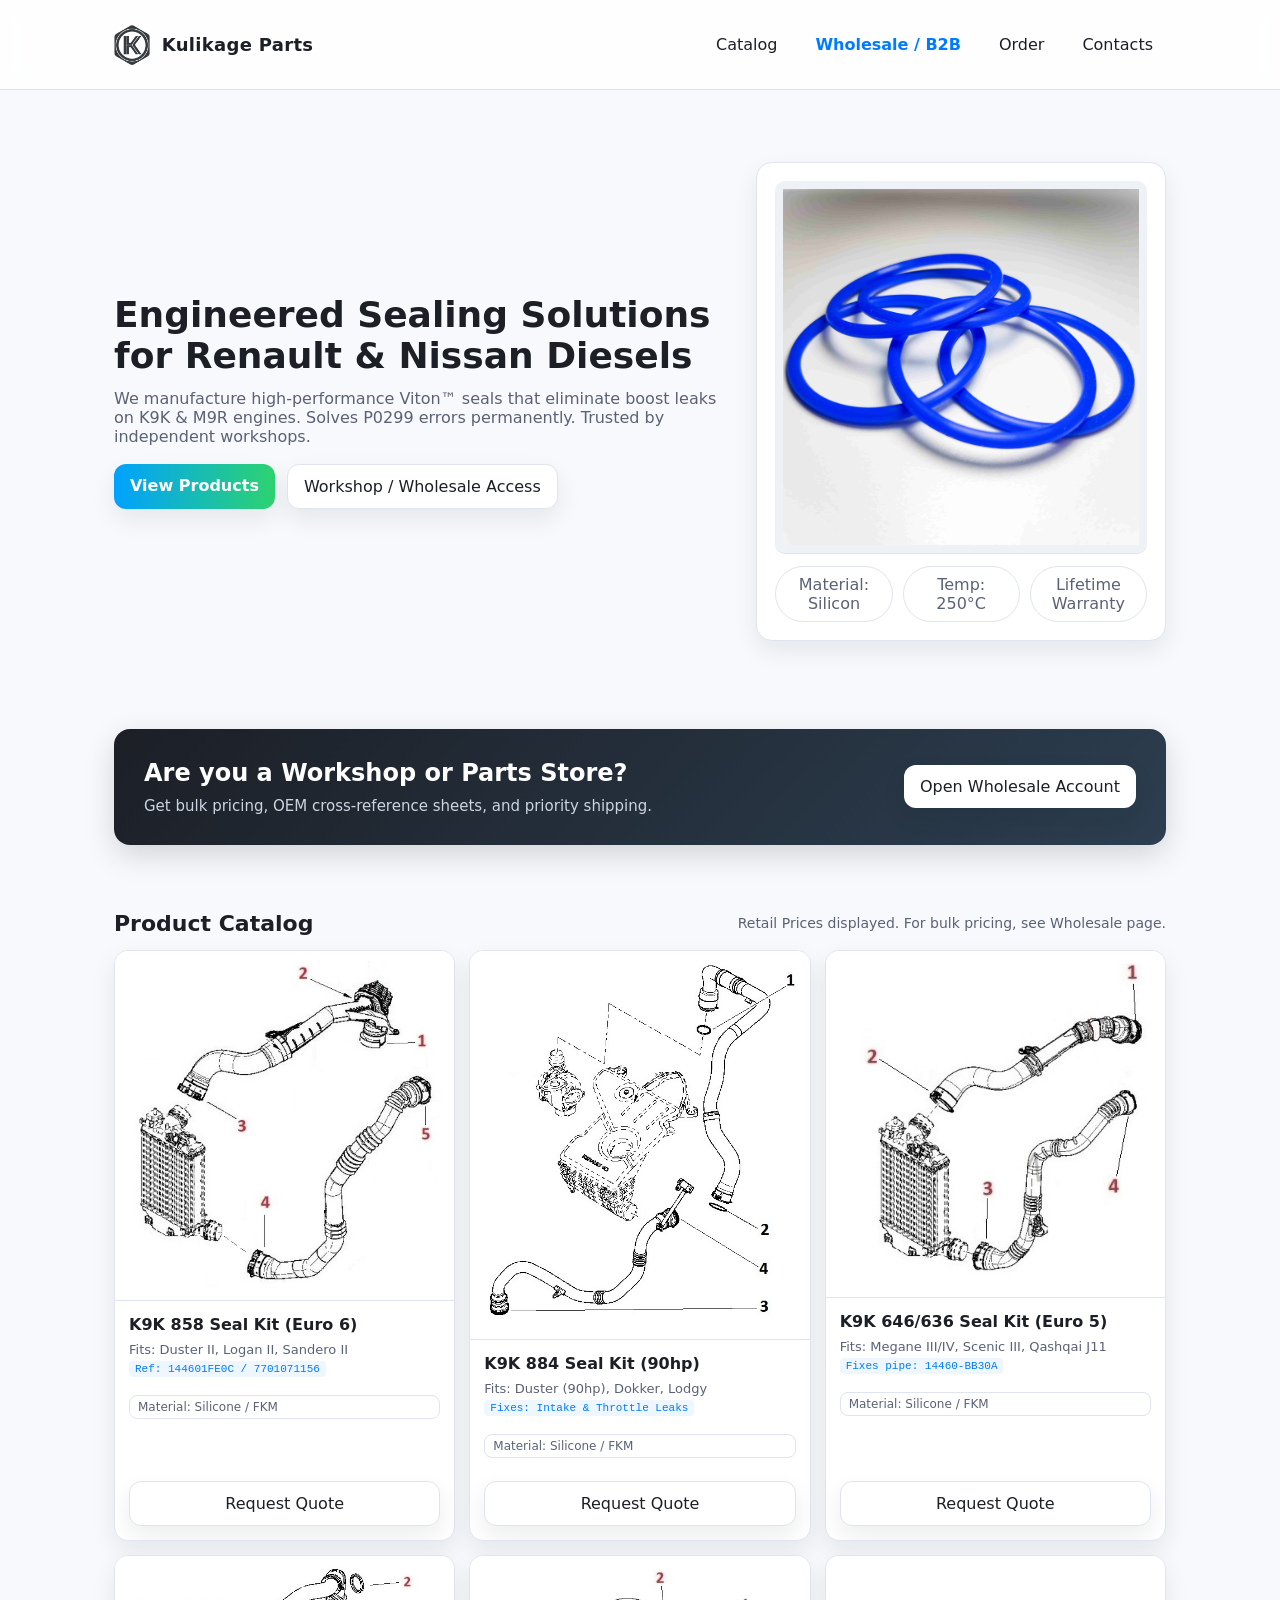
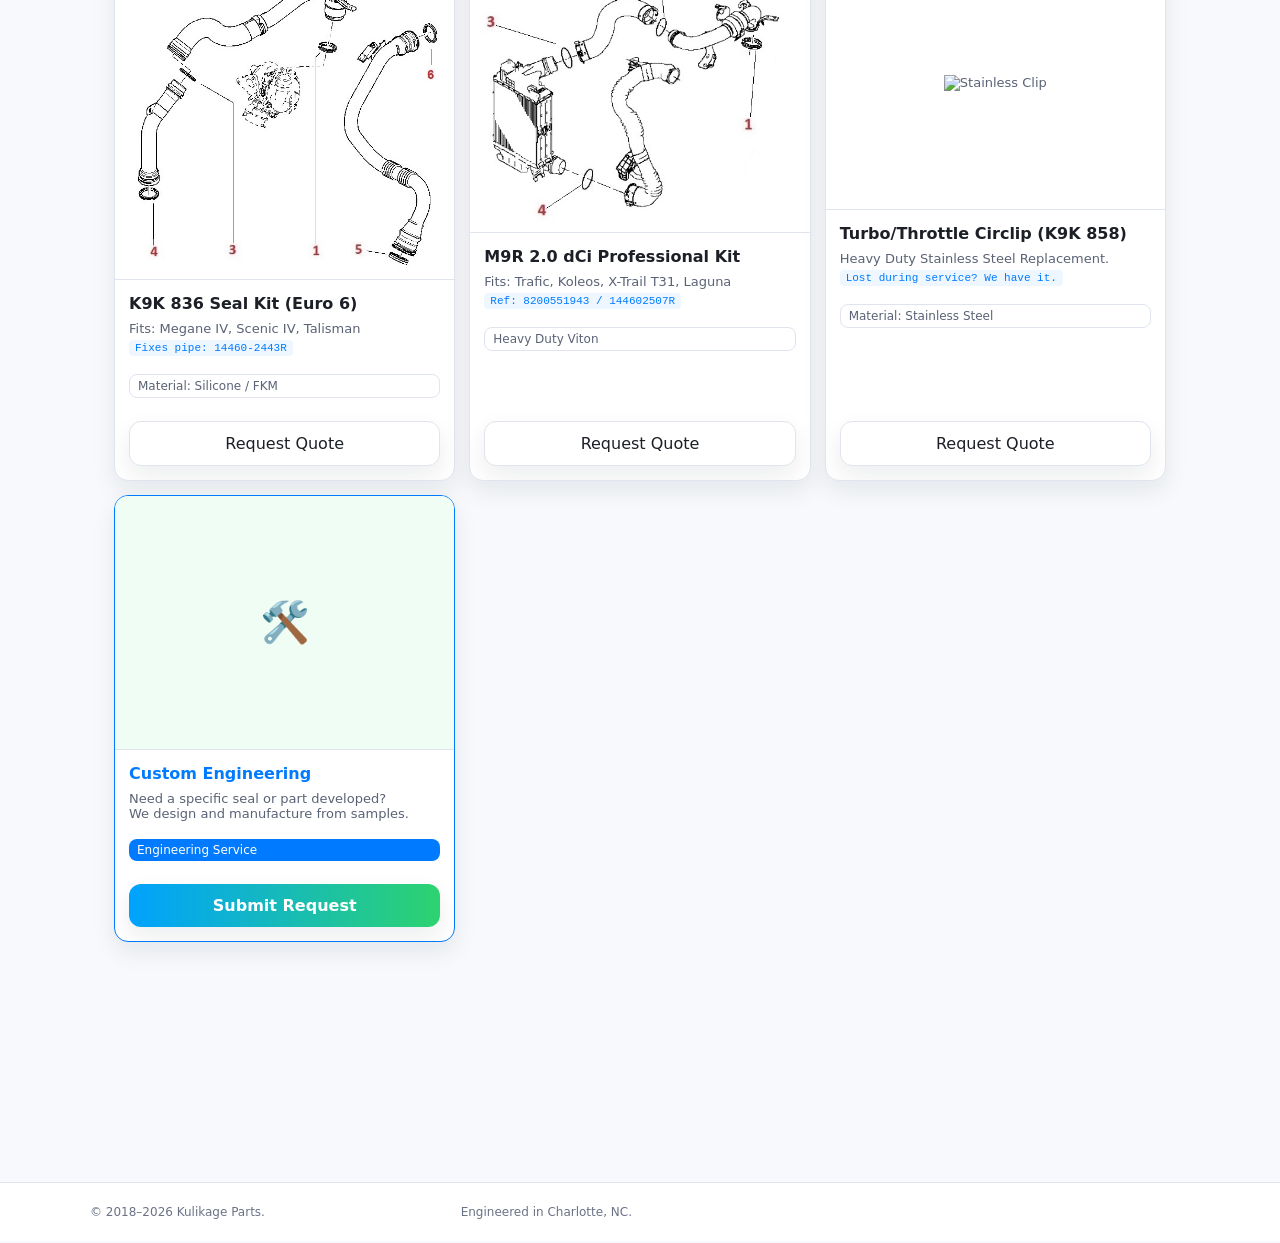
==== index.html @ ea02cba9 "Update image sources for K9K and M9R diagrams" ====
<!DOCTYPE html>
<html lang="en">
<head>
  <meta charset="UTF-8" />
  <meta name="viewport" content="width=device-width,initial-scale=1" />
  <title>Kulikage Parts — Engineered Auto Seals & Components</title>
  
  <meta name="description" content="Manufacturer of high-temp Viton seals and engineered auto parts. Wholesale supplier for Renault K9K & M9R engines. Made in USA." />
  
  <link rel="stylesheet" href="assets/style.css">
  
  <link rel="icon" href="assets/favicon.png" />
</head>
<body>
  <header>
    <div class="container nav">
      <div class="brand">
        <img src="assets/logo.png" alt="Kulikage Parts" class="logo-img"> <h1>Kulikage Parts</h1>
      </div>
      <nav class="menu">
        <a href="#catalog">Catalog</a>
        <a href="wholesale.html" style="color: var(--accent); font-weight: 600;">Wholesale / B2B</a>
        <a href="#order">Order</a>
        <a href="#contacts">Contacts</a>
      </nav>
    </div>
  </header>

  <main class="container">
    <section class="hero">
      <div>
        <h2>Engineered Sealing Solutions<br/>for Renault & Nissan Diesels</h2>
        <p>We manufacture high-performance Viton™ seals that eliminate boost leaks on K9K & M9R engines. Solves P0299 errors permanently. Trusted by independent workshops.</p>
        <div class="cta">
          <a class="btn primary" href="#catalog">View Products</a>
          <a class="btn" href="wholesale.html">Workshop / Wholesale Access</a>
        </div>
      </div>
      <div class="hero-card">
        <div class="img" style="border-radius:10px; background: #eef2f6;">
           <img src="assets/blue_seal_rings.jpg" alt="Kulikage Seal Kit" style="max-width:100%; height:auto;">
        </div>
        <div class="hero-spec">
          <div class="pill">Material: Silicon</div>
          <div class="pill">Temp: 250°C</div>
          <div class="pill">Lifetime Warranty</div>
        </div>
      </div>
    </section>

    <div class="b2b-banner">
        <div class="b2b-content">
            <h3>Are you a Workshop or Parts Store?</h3>
            <p>Get bulk pricing, OEM cross-reference sheets, and priority shipping.</p>
        </div>
        <a href="wholesale.html" class="btn" style="border:none; color: var(--text);">Open Wholesale Account</a>
    </div>

    <section id="catalog">
      <div class="section-title">
        <h3>Product Catalog</h3>
        <span class="section-sub">Retail Prices displayed. For bulk pricing, see Wholesale page.</span>
      </div>
      <div class="grid">
        
        <article class="card" id="item-k9k-858">
          <div class="img" style="background: #fff; padding: 10px;">
             <img src="assets/858.jpg" alt="K9K 858 Diagram" style="width: 100%; height: auto;">
          </div>
          <div class="content" style="flex-grow: 1; display: flex; flex-direction: column;">
            <div class="title">K9K 858 Seal Kit (Euro 6)</div>
            <div class="meta">
                Fits: Duster II, Logan II, Sandero II<br>
                <span class="oem-ref">Ref: 144601FE0C / 7701071156</span>
            </div>
            <span class="badge" style="margin-top: 10px;">Material: Silicone / FKM</span>
            <div class="actions" style="margin-top: auto; padding-top: 15px;">
              <a class="btn" href="wholesale.html" style="width: 100%; text-align: center;">Request Quote</a>
            </div>
          </div>
        </article>

        <article class="card" id="item-k9k-884">
          <div class="img" style="background: #fff; padding: 10px;">
             <img src="assets/884.jpg" alt="K9K 884 Diagram" style="width: 100%; height: auto;">
          </div>
          <div class="content" style="flex-grow: 1; display: flex; flex-direction: column;">
            <div class="title">K9K 884 Seal Kit (90hp)</div>
            <div class="meta">
                Fits: Duster (90hp), Dokker, Lodgy<br>
                <span class="oem-ref">Fixes: Intake & Throttle Leaks</span>
            </div>
            <span class="badge" style="margin-top: 10px;">Material: Silicone / FKM</span>
            <div class="actions" style="margin-top: auto; padding-top: 15px;">
              <a class="btn" href="wholesale.html" style="width: 100%; text-align: center;">Request Quote</a>
            </div>
          </div>
        </article>

        <article class="card" id="item-k9k-646">
          <div class="img" style="background: #fff; padding: 10px;">
             <img src="assets/646.jpg" alt="K9K 646 Diagram" style="width: 100%; height: auto;">
          </div>
          <div class="content" style="flex-grow: 1; display: flex; flex-direction: column;">
            <div class="title">K9K 646/636 Seal Kit (Euro 5)</div>
            <div class="meta">
                Fits: Megane III/IV, Scenic III, Qashqai J11<br>
                <span class="oem-ref">Fixes pipe: 14460-BB30A</span>
            </div>
            <span class="badge" style="margin-top: 10px;">Material: Silicone / FKM</span>
            <div class="actions" style="margin-top: auto; padding-top: 15px;">
              <a class="btn" href="wholesale.html" style="width: 100%; text-align: center;">Request Quote</a>
            </div>
          </div>
        </article>

        <article class="card" id="item-k9k-836">
          <div class="img" style="background: #fff; padding: 10px;">
             <img src="assets/836.jpg" alt="K9K 836 Diagram" style="width: 100%; height: auto;">
          </div>
          <div class="content" style="flex-grow: 1; display: flex; flex-direction: column;">
            <div class="title">K9K 836 Seal Kit (Euro 6)</div>
            <div class="meta">
                Fits: Megane IV, Scenic IV, Talisman<br>
                <span class="oem-ref">Fixes pipe: 14460-2443R</span>
            </div>
            <span class="badge" style="margin-top: 10px;">Material: Silicone / FKM</span>
            <div class="actions" style="margin-top: auto; padding-top: 15px;">
              <a class="btn" href="wholesale.html" style="width: 100%; text-align: center;">Request Quote</a>
            </div>
          </div>
        </article>

        <article class="card" id="item-m9r">
          <div class="img" style="background: #fff; padding: 10px;">
             <img src="assets/M9R.jpg" alt="M9R Diagram" style="width: 100%; height: auto;">
          </div>
          <div class="content" style="flex-grow: 1; display: flex; flex-direction: column;">
            <div class="title">M9R 2.0 dCi Professional Kit</div>
            <div class="meta">
                Fits: Trafic, Koleos, X-Trail T31, Laguna<br>
                <span class="oem-ref">Ref: 8200551943 / 144602507R</span>
            </div>
            <span class="badge" style="margin-top: 10px;">Heavy Duty Viton</span>
            <div class="actions" style="margin-top: auto; padding-top: 15px;">
              <a class="btn" href="wholesale.html" style="width: 100%; text-align: center;">Request Quote</a>
            </div>
          </div>
        </article>

        <article class="card" id="item-clip-858">
          <div class="img" style="background: #fff; padding: 10px; display: flex; align-items: center; justify-content: center;">
             <img src="assets/clip.jpg" alt="Stainless Clip" style="max-width: 80%; height: auto;">
          </div>
          <div class="content" style="flex-grow: 1; display: flex; flex-direction: column;">
            <div class="title">Turbo/Throttle Circlip (K9K 858)</div>
            <div class="meta">
                Heavy Duty Stainless Steel Replacement.<br>
                <span class="oem-ref">Lost during service? We have it.</span>
            </div>
            <span class="badge" style="margin-top: 10px;">Material: Stainless Steel</span>
            <div class="actions" style="margin-top: auto; padding-top: 15px;">
              <a class="btn" href="wholesale.html" style="width: 100%; text-align: center;">Request Quote</a>
            </div>
          </div>
        </article>

        <article class="card" id="item-custom" style="border-color: var(--accent);">
          <div class="img" style="background: #f0fdf4; padding: 10px; display: flex; align-items: center; justify-content: center;">
             <div style="font-size: 40px; color: var(--accent);">🛠️</div>
          </div>
          <div class="content" style="flex-grow: 1; display: flex; flex-direction: column;">
            <div class="title" style="color: var(--accent);">Custom Engineering</div>
            <div class="meta">
                Need a specific seal or part developed?<br>
                We design and manufacture from samples.
            </div>
            <span class="badge" style="margin-top: 10px; background: var(--accent); color: white; border: none;">Engineering Service</span>
            <div class="actions" style="margin-top: auto; padding-top: 15px;">
              <a class="btn primary" href="mailto:info@kulikage.parts?subject=Custom Engineering Request" style="width: 100%; text-align: center;">Submit Request</a>
            </div>
          </div>
        </article>

      </div>
    </section>

    <section id="about">
       </section>
    
    <section id="order">
       </section>

    <section id="contacts">
       </section>

  </main>

  <footer>
    <div class="container foot">
      <div><div class="small">© <span id="copyyear">2018</span> Kulikage Parts.</div></div>
      <div class="small">Engineered in Charlotte, NC.</div>
    </div>
  </footer>

  <script src="assets/script.js"></script>
</body>
</html>
---- assets/style.css ----
/* --- ОСНОВНЫЕ СТИЛИ (Original styles) --- */
:root {
  /* Light theme */
  --bg: #f7f9fc;
  --card: #ffffff;
  --panel: #ffffff;
  --ring: #dfe4ee;
  --text: #1c1f26;
  --muted: #5a6275;
  --accent: #007bff;
  --accent-2: #2dd36f;
  --shadow: 0 10px 24px rgba(16, 24, 40, .08);
}

* { box-sizing: border-box; }

html, body {
  margin: 0;
  background: var(--bg);
  color: var(--text);
  font-family: Inter, system-ui, Segoe UI, Roboto, Arial, sans-serif;
}

a { color: var(--accent); text-decoration: none; }

.container { max-width: 1100px; margin: 0 auto; padding: 24px; }

/* Header */
header {
  position: sticky;
  top: 0;
  z-index: 50;
  background: rgba(255, 255, 255, .86);
  backdrop-filter: blur(10px);
  border-bottom: 1px solid var(--ring);
}

.nav { display: flex; align-items: center; justify-content: space-between; gap: 16px; }

.brand { display: flex; align-items: center; gap: 12px; }

.logo-img {
  height: 40px; /* Высота логотипа */
  width: auto;  /* Ширина подстроится автоматически */
  display: block;
}

.brand h1 { font-size: 18px; margin: 0; letter-spacing: .3px; }

.menu { display: flex; gap: 12px; flex-wrap: wrap; }

.menu a {
  padding: 10px 12px;
  border: 1px solid transparent;
  border-radius: 10px;
  color: var(--text);
}

.menu a:hover {
  border-color: var(--ring);
  background: #fff;
  box-shadow: var(--shadow);
}

/* Buttons */
.btn {
  display: inline-block;
  padding: 12px 16px;
  border-radius: 12px;
  border: 1px solid var(--ring);
  background: #fff;
  color: var(--text);
  cursor: pointer;
  box-shadow: var(--shadow);
}

.btn:hover { transform: translateY(-1px); }

.btn.primary {
  background: linear-gradient(90deg, #00a2ff, #2dd36f);
  border: none;
  color: #fff;
  font-weight: 600;
}

/* Hero */
.hero {
  padding: 48px 0;
  display: grid;
  grid-template-columns: 1.2fr .8fr;
  gap: 28px;
  align-items: center;
}

.hero h2 { font-size: 36px; line-height: 1.15; margin: 0 0 12px; }
.hero p { color: var(--muted); margin: 0 0 18px; }

.cta { display: flex; gap: 12px; flex-wrap: wrap; }

.hero-card {
  background: var(--panel);
  border: 1px solid var(--ring);
  border-radius: 16px;
  padding: 18px;
  box-shadow: var(--shadow);
}

.hero-spec {
  display: grid;
  grid-template-columns: repeat(3, 1fr);
  gap: 10px;
  margin-top: 12px;
}

.pill {
  border: 1px solid var(--ring);
  border-radius: 999px;
  padding: 8px 10px;
  color: var(--muted);
  text-align: center;
  background: #fff;
}

/* Sections */
section { padding: 26px 0; }

.section-title {
  display: flex;
  align-items: center;
  justify-content: space-between;
  margin-bottom: 14px;
}

.section-title h3 { margin: 0; font-size: 22px; }
.section-sub { color: var(--muted); font-size: 14px; }

/* Categories */
.cats { display: grid; grid-template-columns: repeat(4, 1fr); gap: 12px; }

.cat {
  background: #fff;
  border: 1px solid var(--ring);
  border-radius: 12px;
  padding: 14px;
  box-shadow: var(--shadow);
}

.cat h4 { margin: 6px 0; font-size: 16px; }
.cat p { margin: 0; color: var(--muted); font-size: 13px; }

/* Grid */
.grid { display: grid; grid-template-columns: repeat(3, 1fr); gap: 14px; }

.card {
  background: var(--card);
  border: 1px solid var(--ring);
  border-radius: 14px;
  overflow: hidden;
  display: flex;
  flex-direction: column;
  box-shadow: var(--shadow);
}

.img {
  aspect-ratio: 4/3;
  background: #f1f4f9;
  border-bottom: 1px solid var(--ring);
  display: flex;
  align-items: center;
  justify-content: center;
  font-size: 13px;
  color: var(--muted);
  text-align: center;
  padding: 8px;
}
/* Если будешь использовать настоящие <img>, этот стиль к ним не применится, 
   но для заглушек (div class="img") он вернет серый фон */
.img img {
  max-width: 100%;
  height: auto;
  display: block;
}

.content { padding: 14px; display: grid; gap: 8px; }
.title { font-weight: 600; }
.meta { color: var(--muted); font-size: 13px; }
.price { font-size: 18px; font-weight: 700; }

.actions { display: flex; gap: 8px; margin-top: 6px; }

.badge {
  display: inline-block;
  border: 1px solid var(--ring);
  border-radius: 8px;
  padding: 4px 8px;
  font-size: 12px;
  color: var(--muted);
  background: #fff;
}

/* About */
.about { display: grid; grid-template-columns: 1.2fr .8fr; gap: 18px; }

.panel {
  background: var(--panel);
  border: 1px solid var(--ring);
  border-radius: 14px;
  padding: 16px;
  box-shadow: var(--shadow);
}

/* Footer */
footer { margin-top: 34px; border-top: 1px solid var(--ring); background: #fff; }
.foot { display: grid; grid-template-columns: 1fr 1fr 1fr; gap: 12px; padding: 22px 0; color: var(--muted); }
.small { font-size: 12px; color: #6b7285; }

/* Responsive */
@media (max-width: 980px) {
  .hero { grid-template-columns: 1fr; }
  .about { grid-template-columns: 1fr; }
  .cats { grid-template-columns: repeat(2, 1fr); }
  .grid { grid-template-columns: repeat(2, 1fr); }
}

@media (max-width: 640px) {
  .cats, .grid { grid-template-columns: 1fr; }
  .menu { display: none; }
  .hero h2 { font-size: 28px; }
}

/* --- НОВЫЕ B2B СТИЛИ (Wholesale banner & OEM labels) --- */
.b2b-banner {
    background: linear-gradient(135deg, #1c1f26 0%, #2c3e50 100%);
    color: #fff;
    padding: 30px;
    border-radius: 16px;
    margin: 40px 0;
    display: flex;
    align-items: center;
    justify-content: space-between;
    box-shadow: 0 10px 30px rgba(0,0,0,0.15);
}

.b2b-content h3 {
    margin: 0 0 10px 0;
    font-size: 24px;
    color: #fff;
}

.b2b-content p {
    color: #cbd5e1;
    margin: 0;
    font-size: 15px;
}

.oem-ref {
    font-family: monospace;
    font-size: 11px;
    color: #007bff;
    background: #eef7ff;
    padding: 2px 6px;
    border-radius: 4px;
    display: inline-block;
    margin-top: 4px;
}

@media (max-width: 768px) {
    .b2b-banner {
        flex-direction: column;
        text-align: center;
        gap: 20px;
    }
}
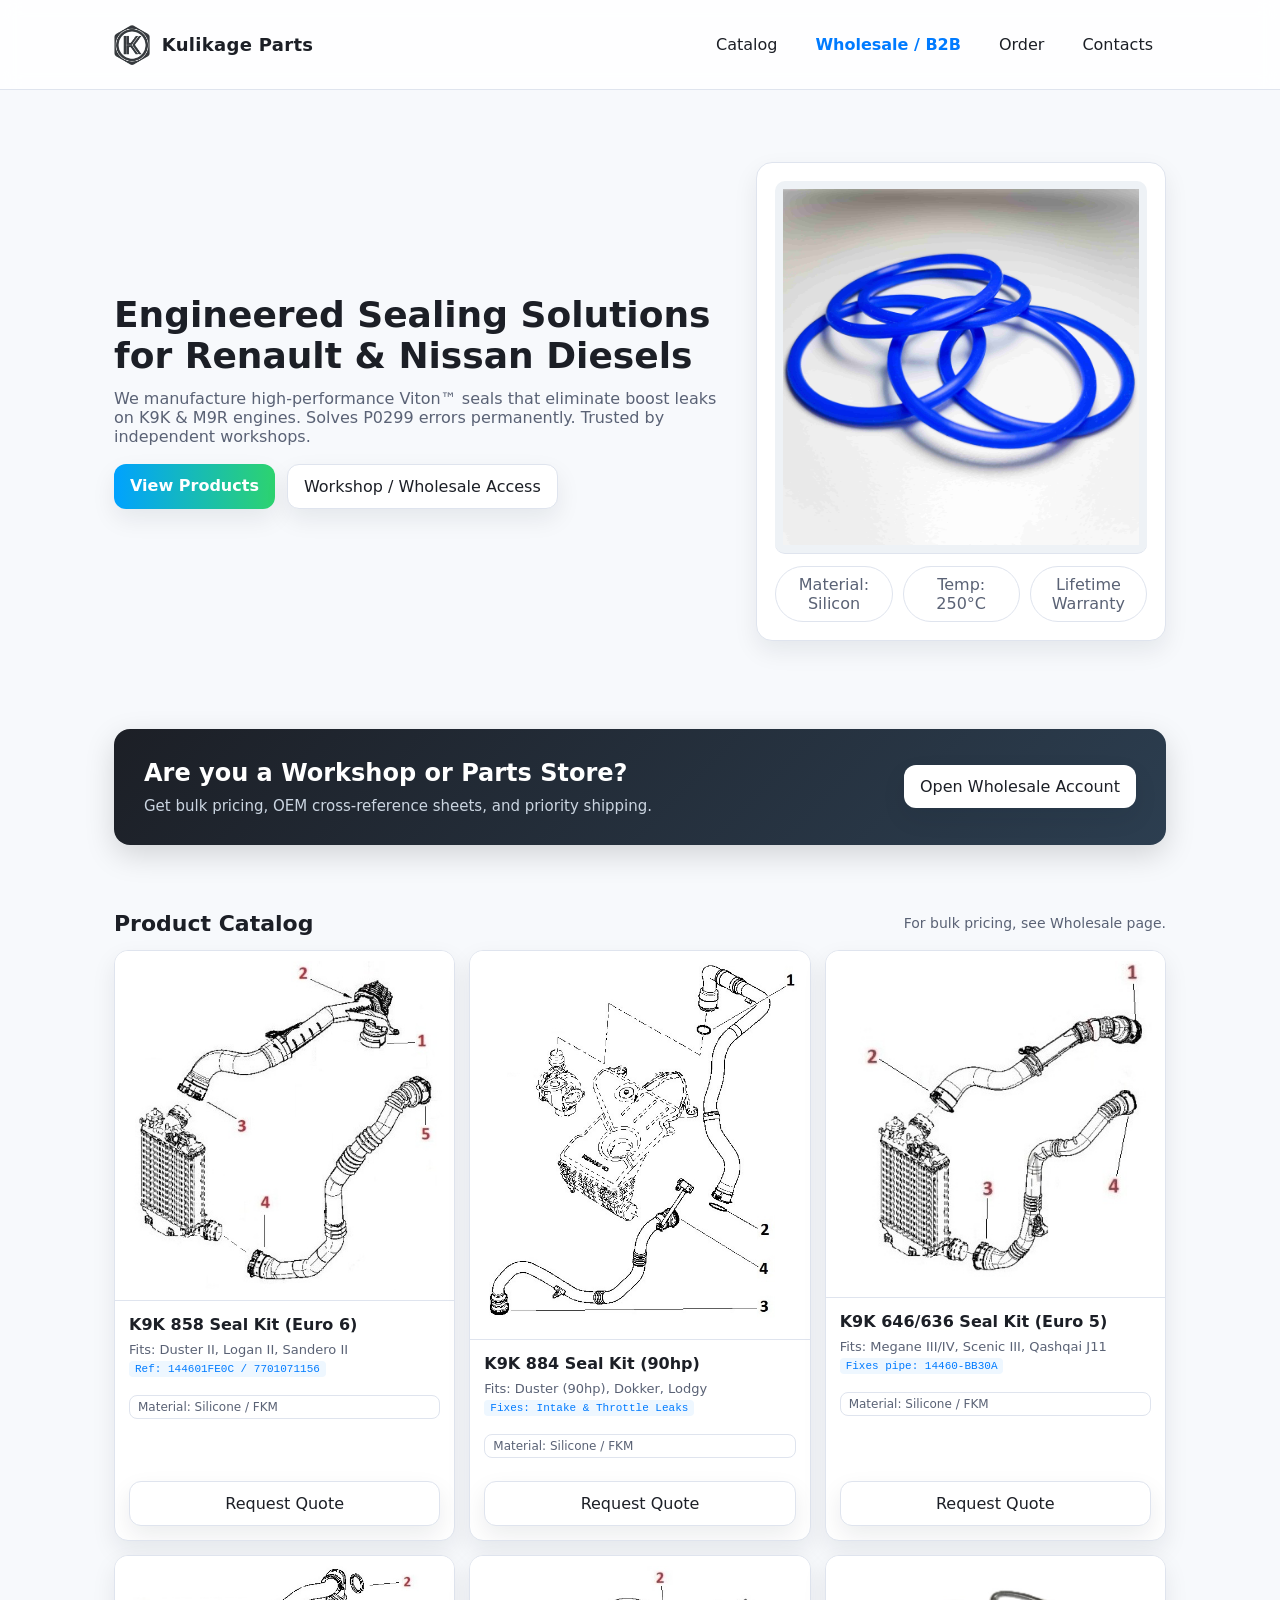
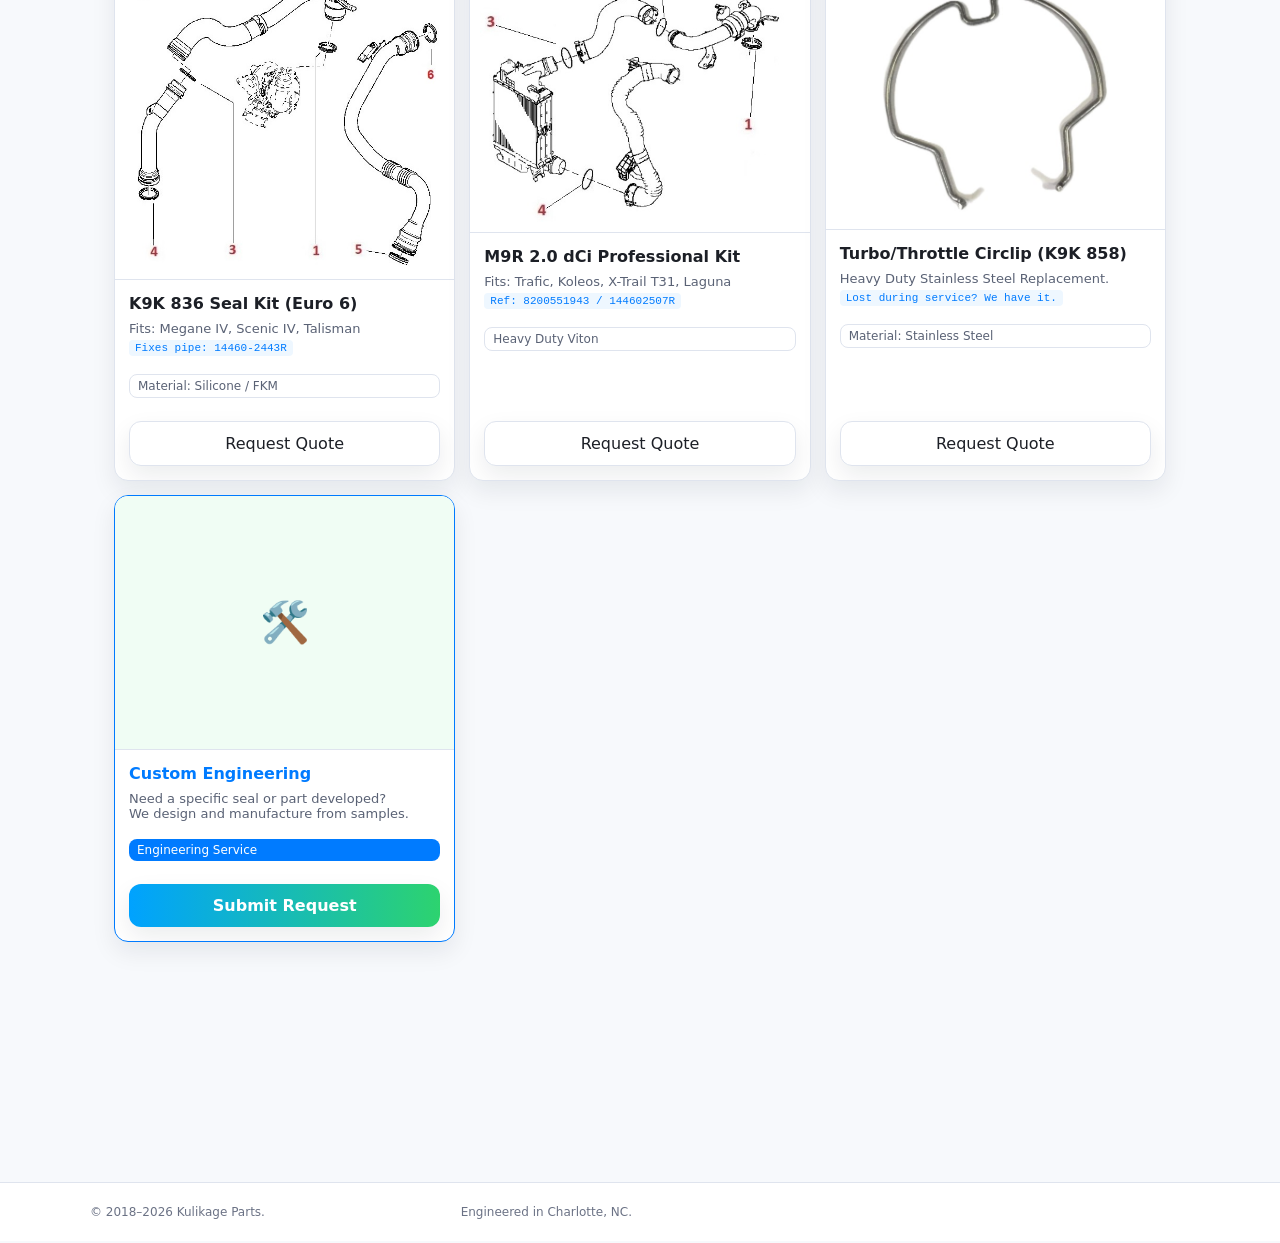
==== commit 65b689c7: "Update catalog section subtitle for clarity" ====
--- a/index.html
+++ b/index.html
@@ -59,7 +59,7 @@
     <section id="catalog">
       <div class="section-title">
         <h3>Product Catalog</h3>
-        <span class="section-sub">Retail Prices displayed. For bulk pricing, see Wholesale page.</span>
+        <span class="section-sub">For bulk pricing, see Wholesale page.</span>
       </div>
       <div class="grid">
         
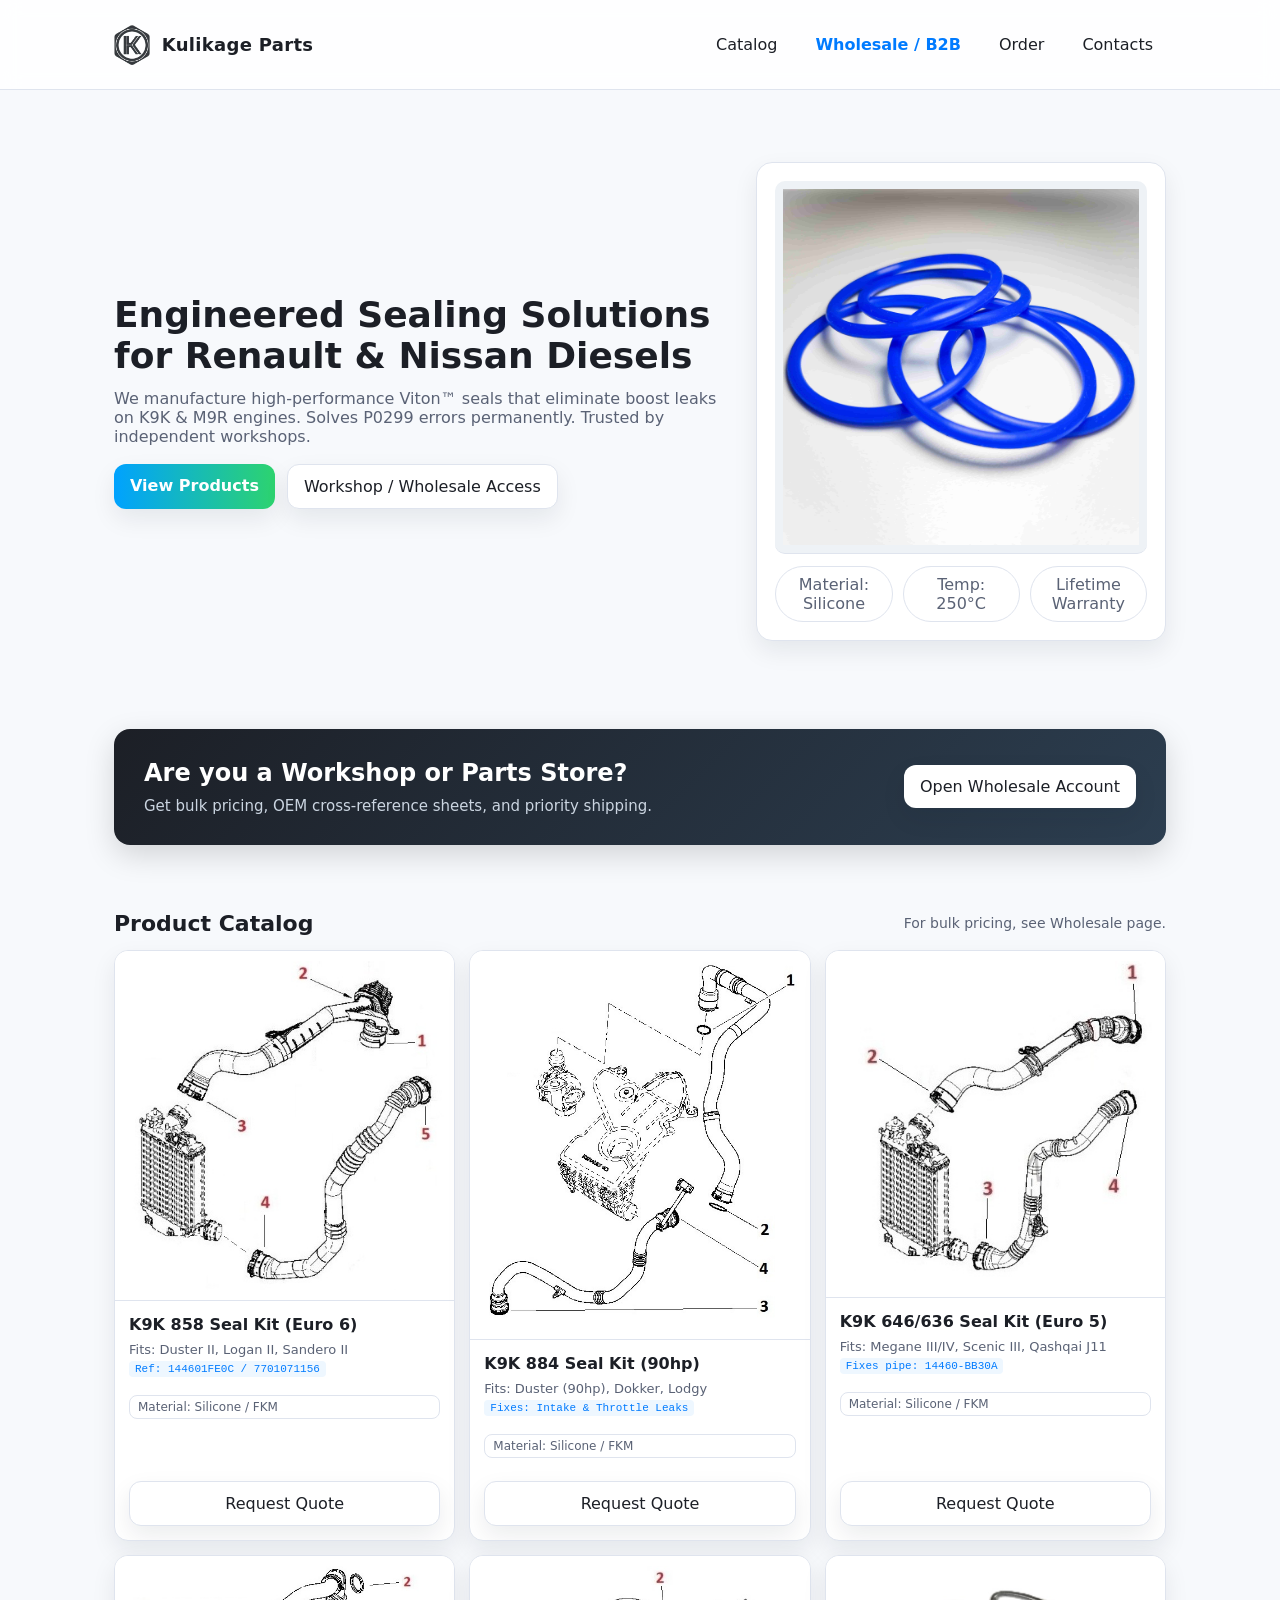
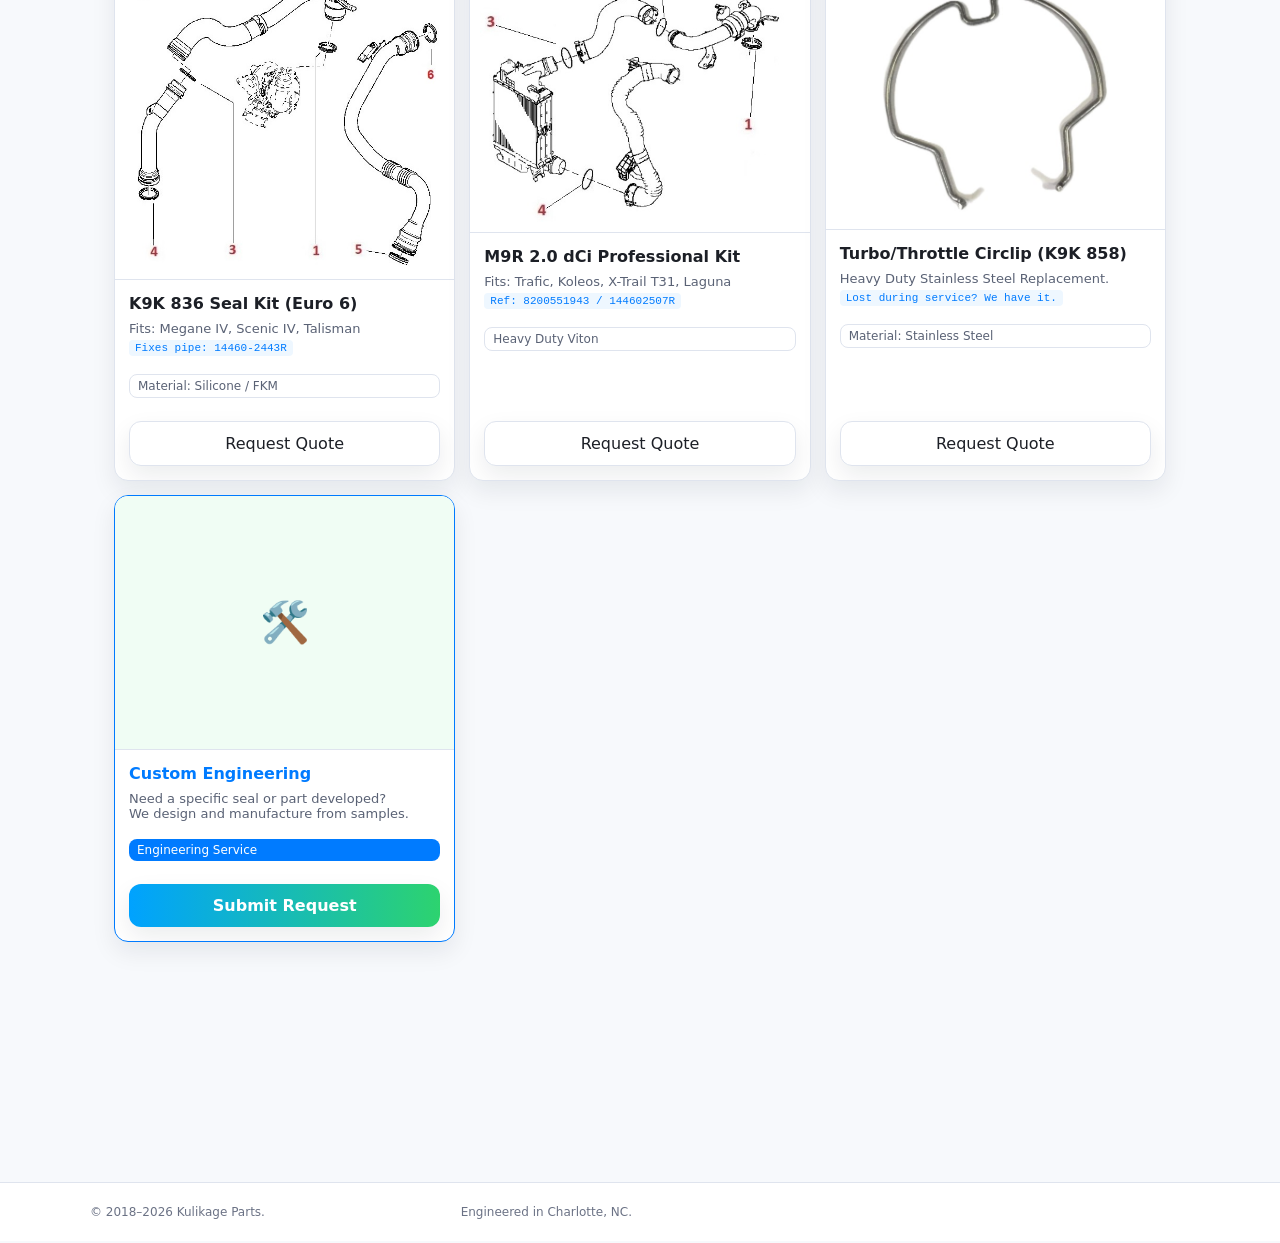
==== commit 7c4f4009: "Correct spelling of 'Silicon' to 'Silicone'" ====
--- a/index.html
+++ b/index.html
@@ -41,7 +41,7 @@
            <img src="assets/blue_seal_rings.jpg" alt="Kulikage Seal Kit" style="max-width:100%; height:auto;">
         </div>
         <div class="hero-spec">
-          <div class="pill">Material: Silicon</div>
+          <div class="pill">Material: Silicone</div>
           <div class="pill">Temp: 250°C</div>
           <div class="pill">Lifetime Warranty</div>
         </div>
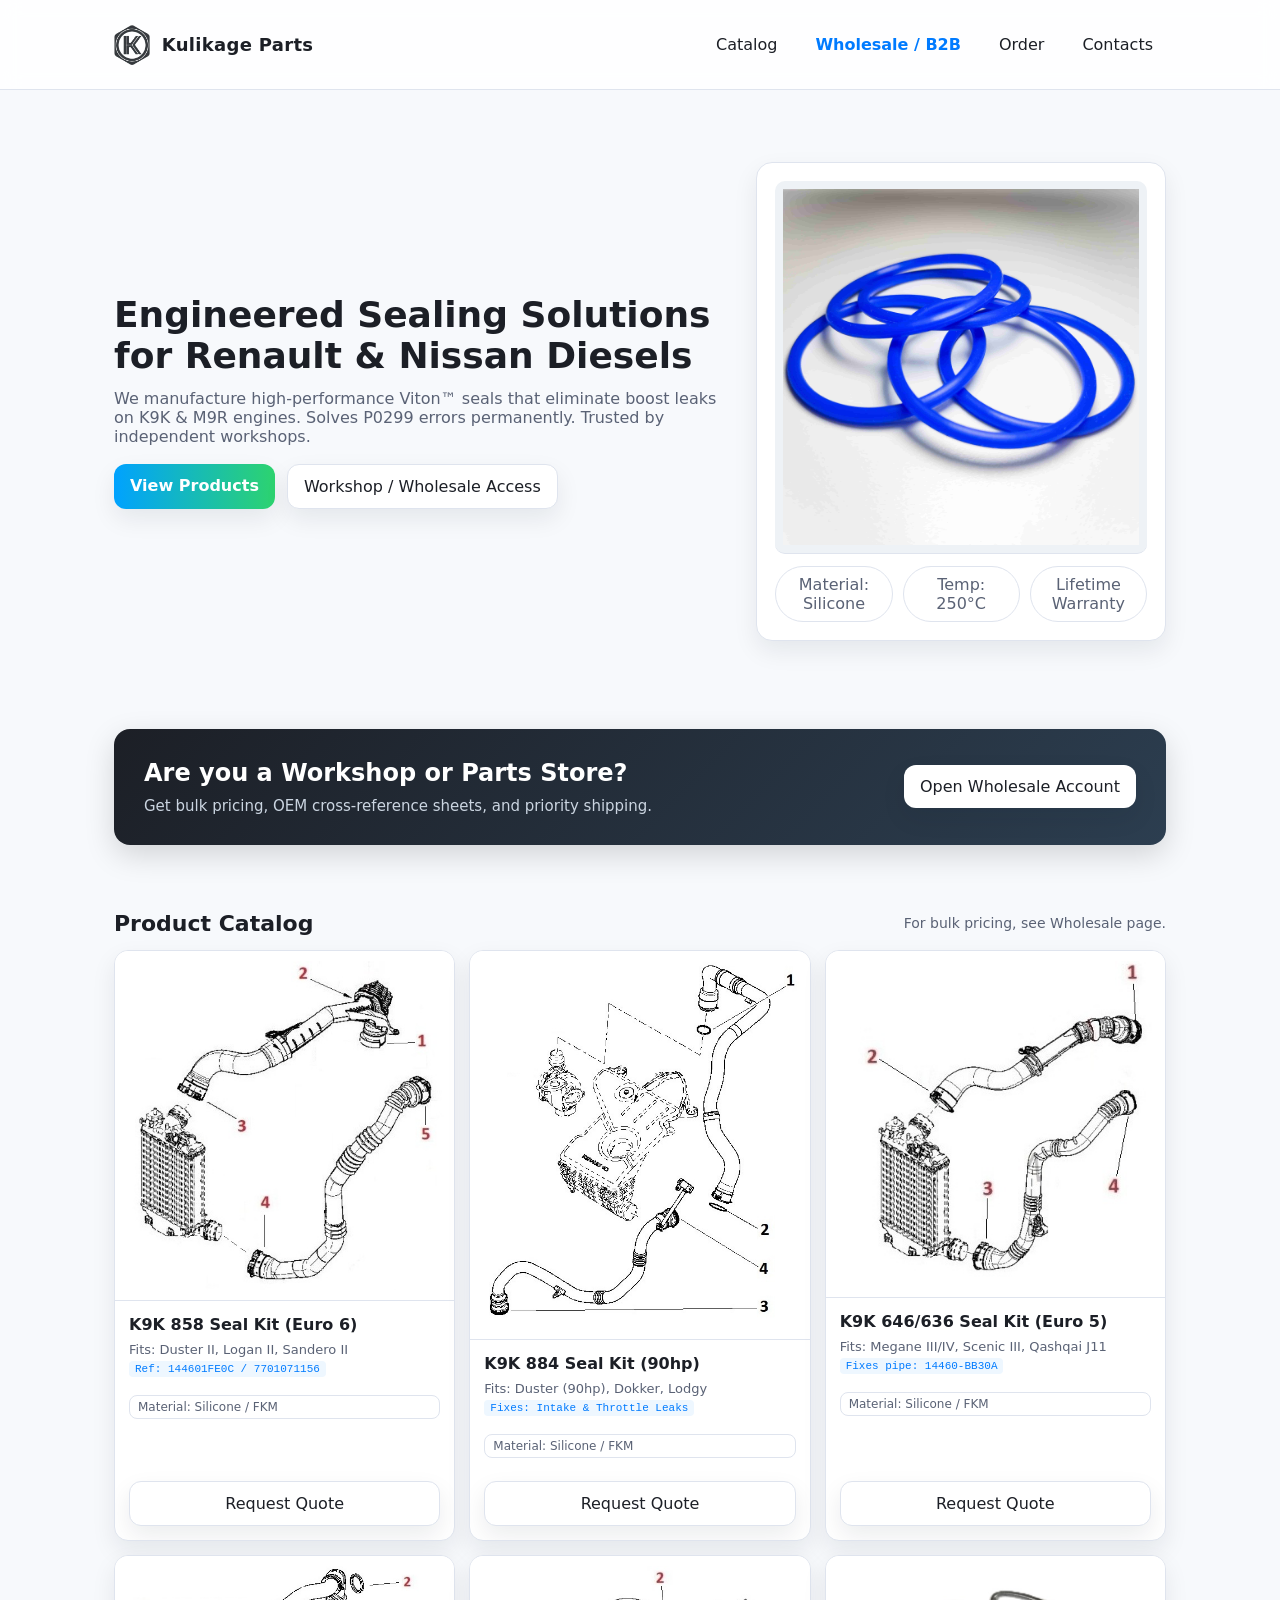
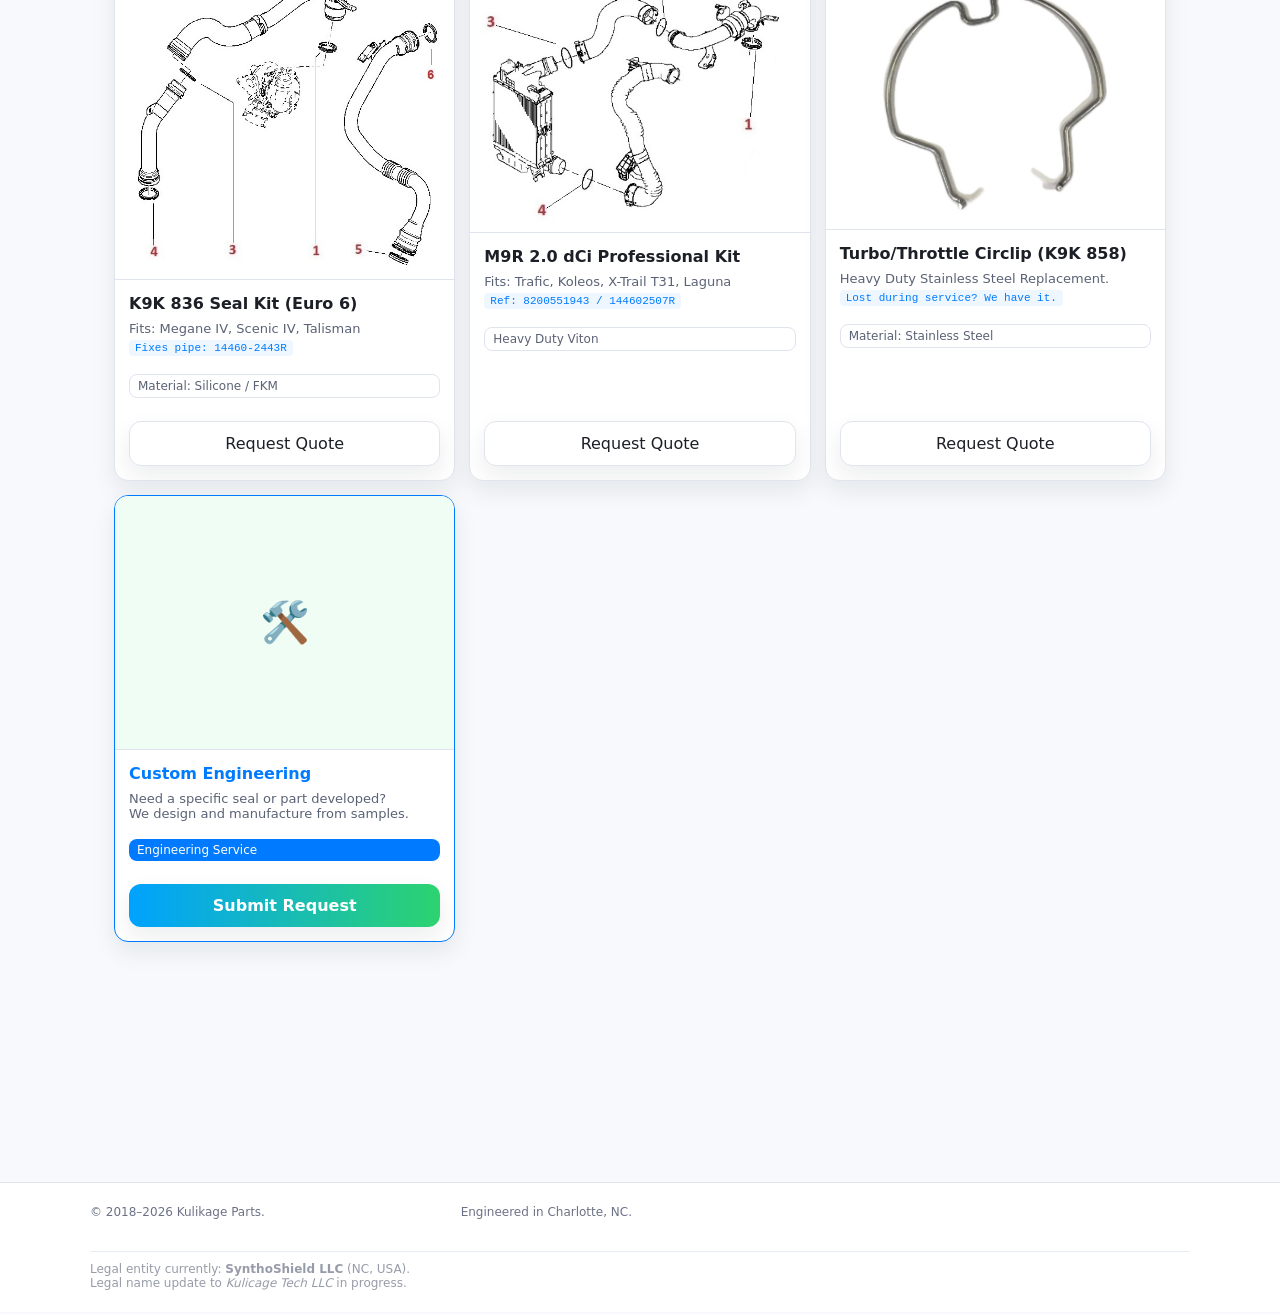
==== commit ddda4906: "Update index.html" ====
--- a/index.html
+++ b/index.html
@@ -200,6 +200,11 @@
     <div class="container foot">
       <div><div class="small">© <span id="copyyear">2018</span> Kulikage Parts.</div></div>
       <div class="small">Engineered in Charlotte, NC.</div>
+      
+      <div class="small" style="grid-column: 1 / -1; margin-top: 20px; padding-top: 10px; border-top: 1px solid var(--ring); opacity: 0.7;">
+        Legal entity currently: <strong>SynthoShield LLC</strong> (NC, USA).<br>
+        Legal name update to <em>Kulicage Tech LLC</em> in progress.
+      </div>
     </div>
   </footer>
 
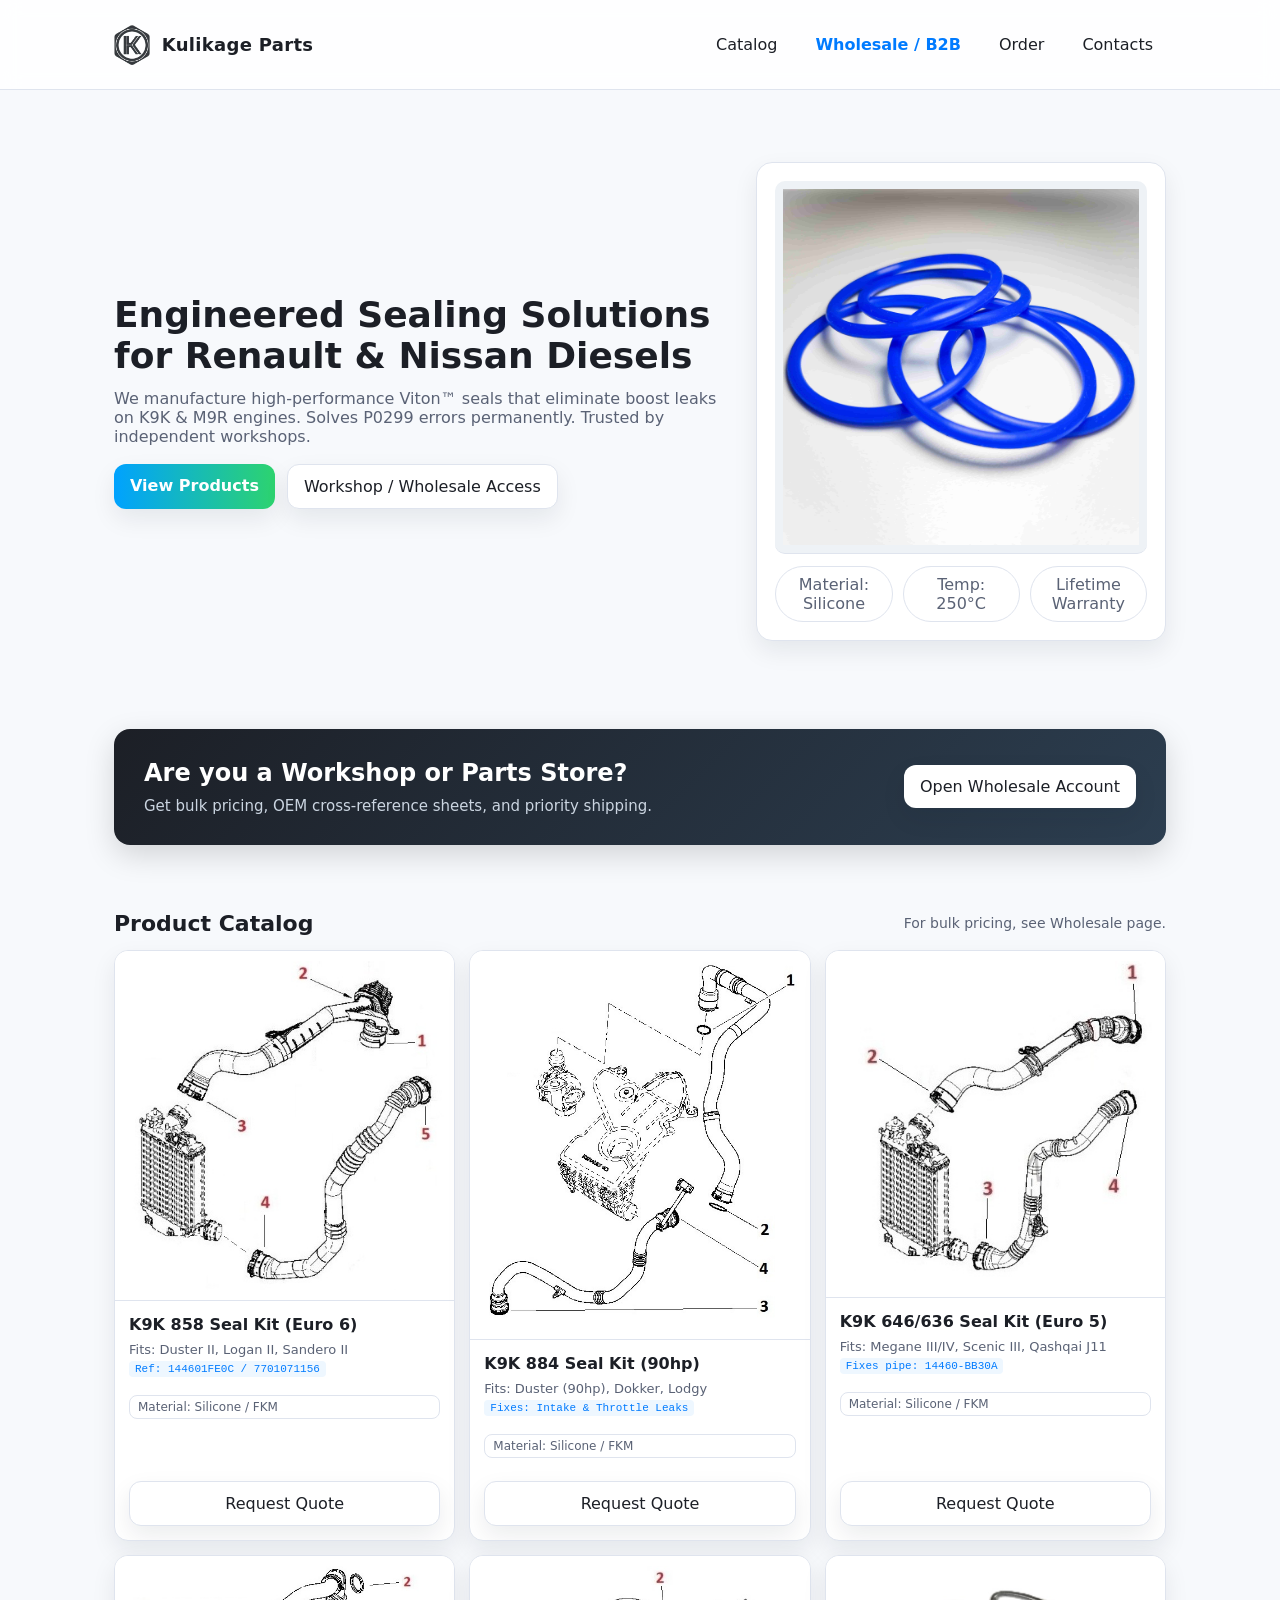
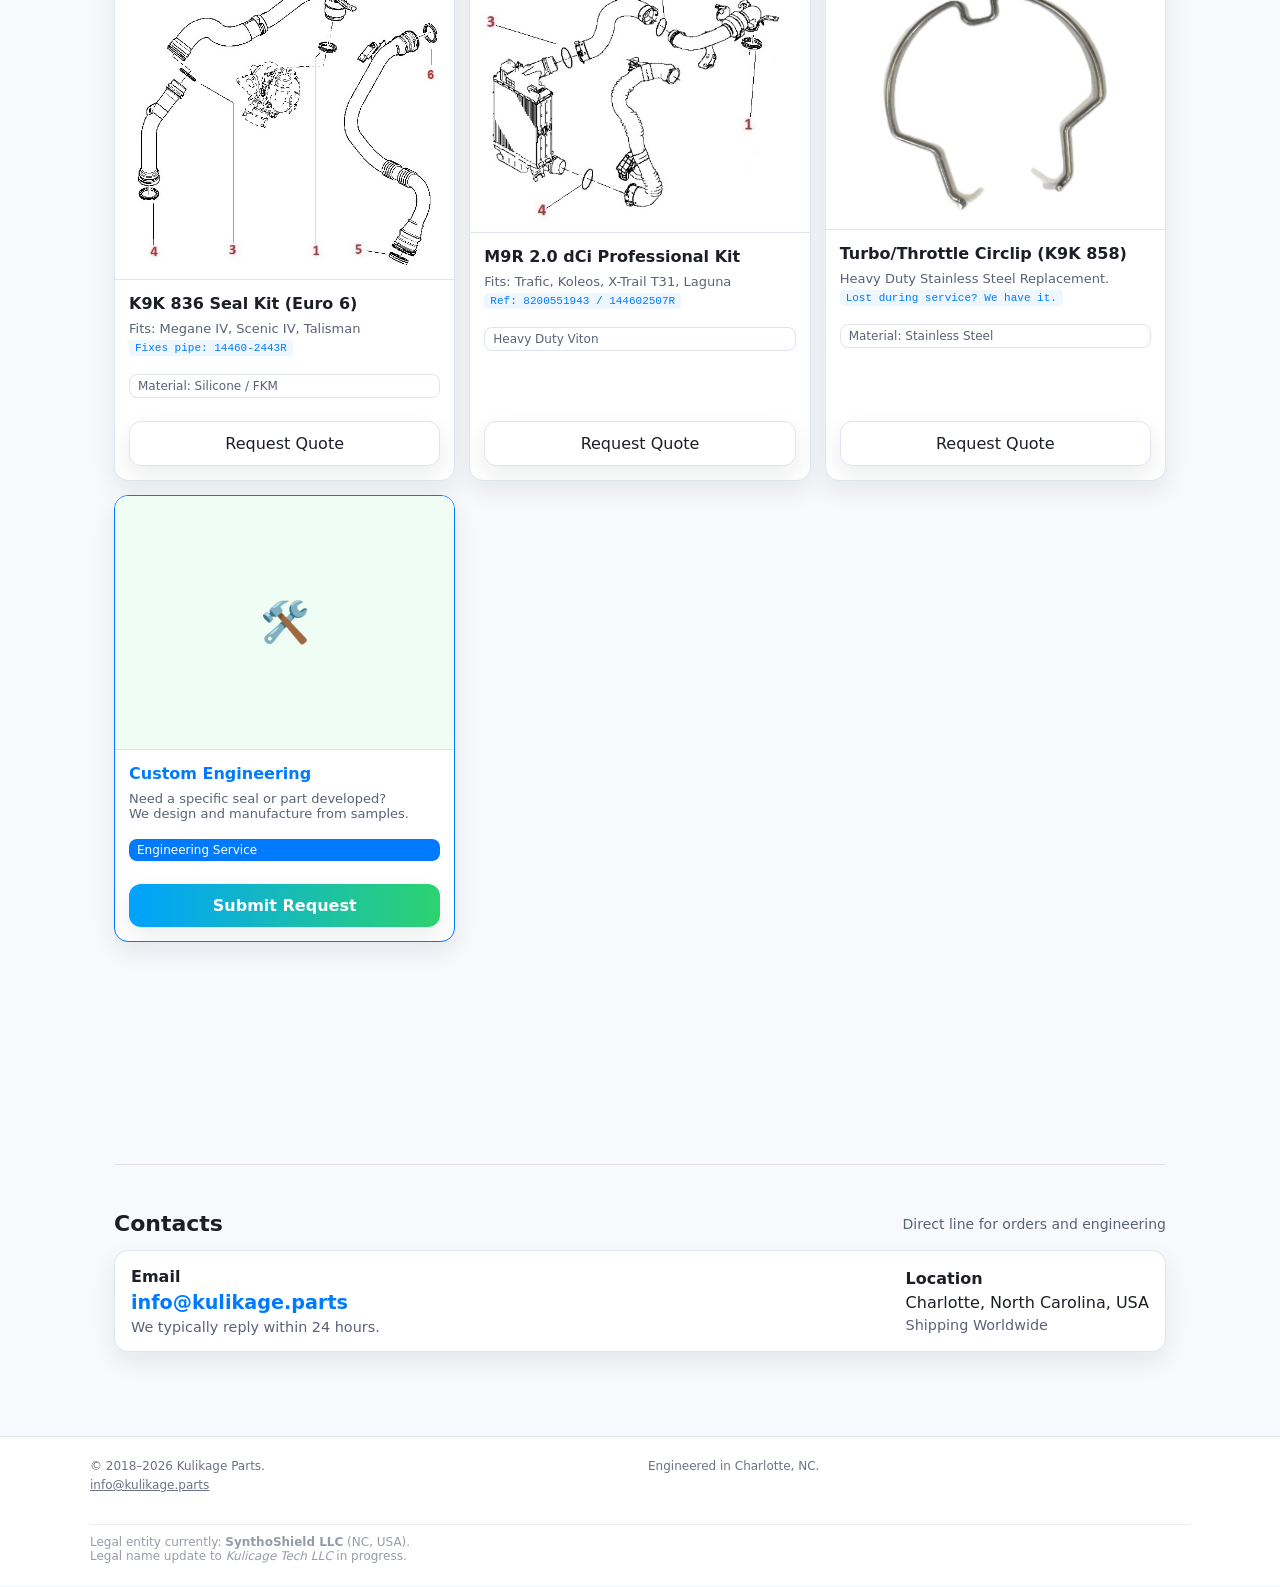
==== commit 35835839: "Update index.html" ====
--- a/index.html
+++ b/index.html
@@ -194,12 +194,39 @@
     <section id="contacts">
        </section>
 
+<section id="contacts" style="margin-top: 40px; border-top: 1px solid var(--ring);">
+      <div class="section-title" style="margin-top: 20px;">
+        <h3>Contacts</h3>
+        <span class="section-sub">Direct line for orders and engineering</span>
+      </div>
+      <div class="panel" style="display: flex; align-items: center; justify-content: space-between; flex-wrap: wrap; gap: 20px;">
+        
+        <div>
+          <h4 style="margin: 0 0 5px 0;">Email</h4>
+          <a href="mailto:info@kulikage.parts" style="font-size: 1.2rem; font-weight: 600; color: var(--accent);">info@kulikage.parts</a>
+          <p style="margin: 5px 0 0 0; color: var(--muted); font-size: 0.9rem;">We typically reply within 24 hours.</p>
+        </div>
+
+        <div>
+           <h4 style="margin: 0 0 5px 0;">Location</h4>
+           <p style="margin: 0; color: var(--text);">Charlotte, North Carolina, USA</p>
+           <p style="margin: 5px 0 0 0; color: var(--muted); font-size: 0.9rem;">Shipping Worldwide</p>
+        </div>
+
+      </div>
+    </section>
+    
   </main>
 
-  <footer>
+ <footer>
     <div class="container foot">
-      <div><div class="small">© <span id="copyyear">2018</span> Kulikage Parts.</div></div>
-      <div class="small">Engineered in Charlotte, NC.</div>
+      
+      <div style="display: flex; flex-direction: column; gap: 5px;">
+        <div class="small">© <span id="copyyear">2018</span> Kulikage Parts.</div>
+        <a href="mailto:info@kulikage.parts" class="small" style="text-decoration: underline;">info@kulikage.parts</a>
+      </div>
+
+      <div class="small" style="text-align: right;">Engineered in Charlotte, NC.</div>
       
       <div class="small" style="grid-column: 1 / -1; margin-top: 20px; padding-top: 10px; border-top: 1px solid var(--ring); opacity: 0.7;">
         Legal entity currently: <strong>SynthoShield LLC</strong> (NC, USA).<br>
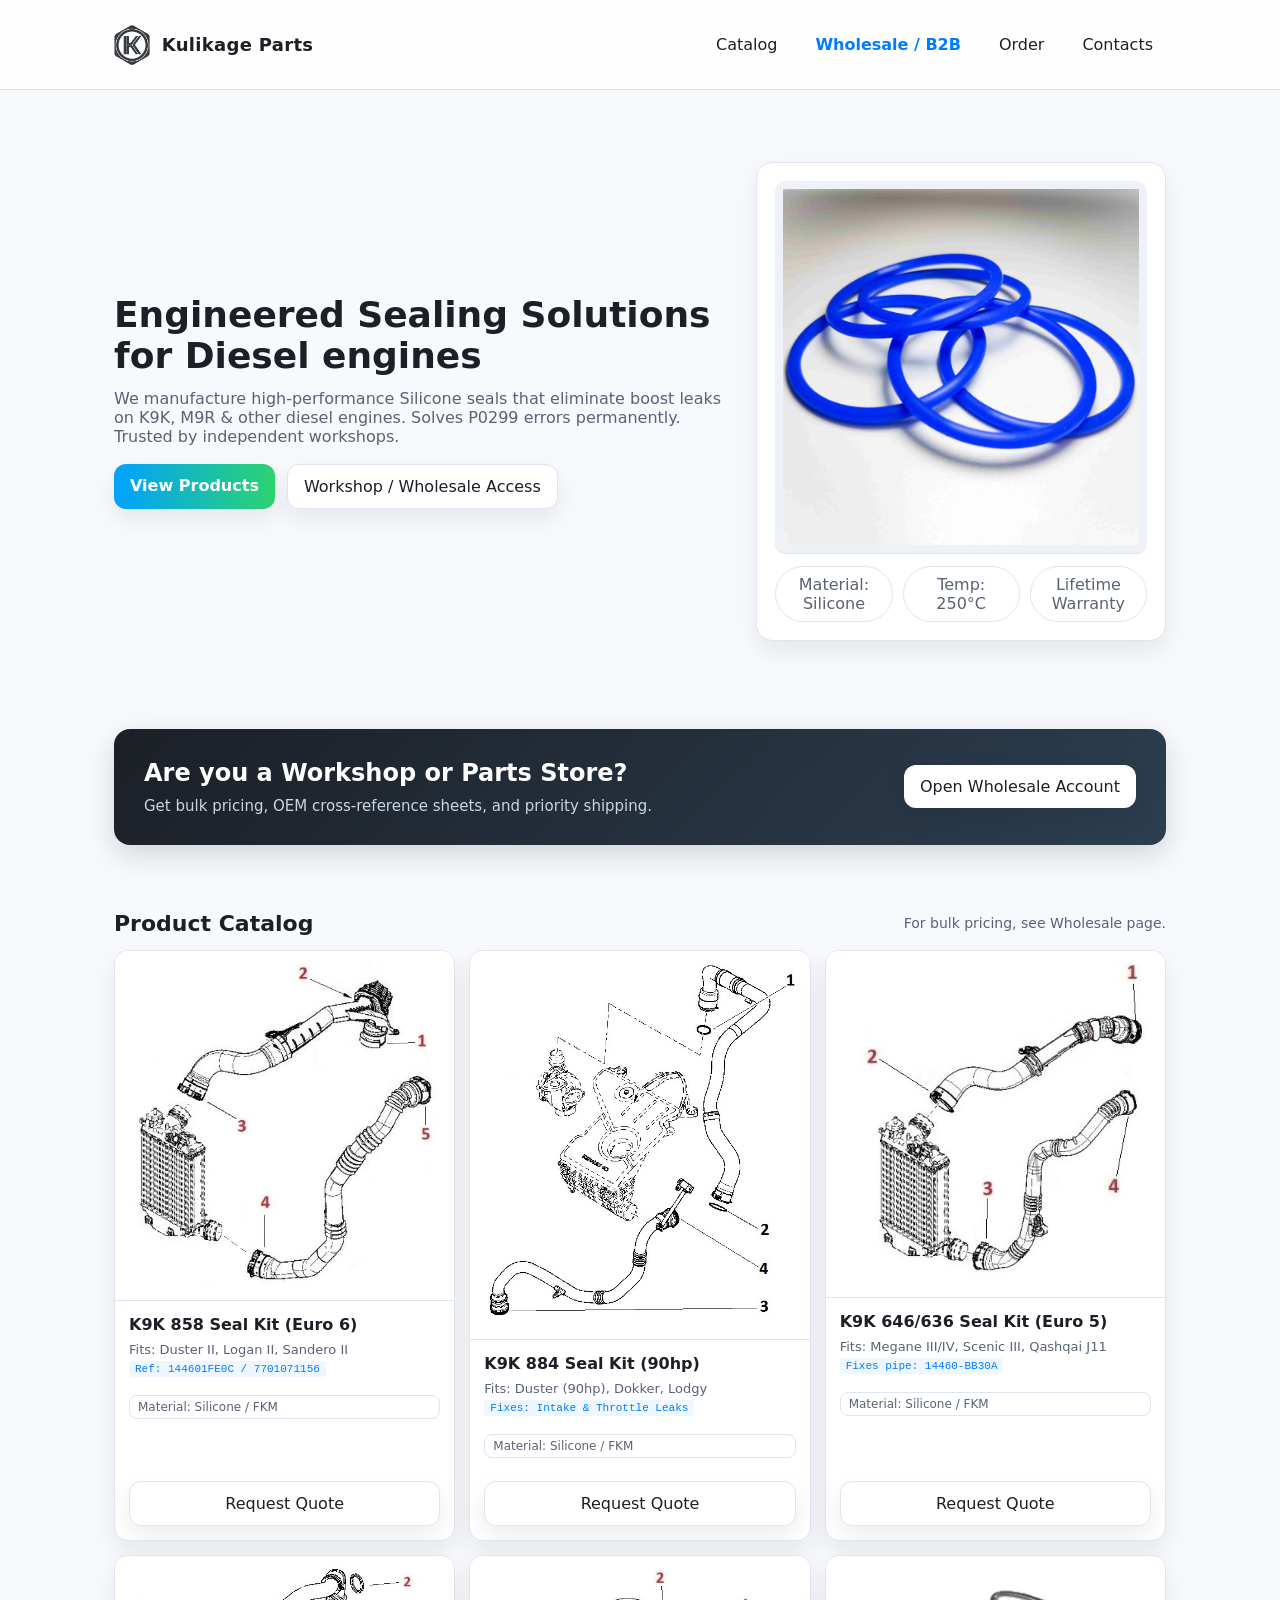
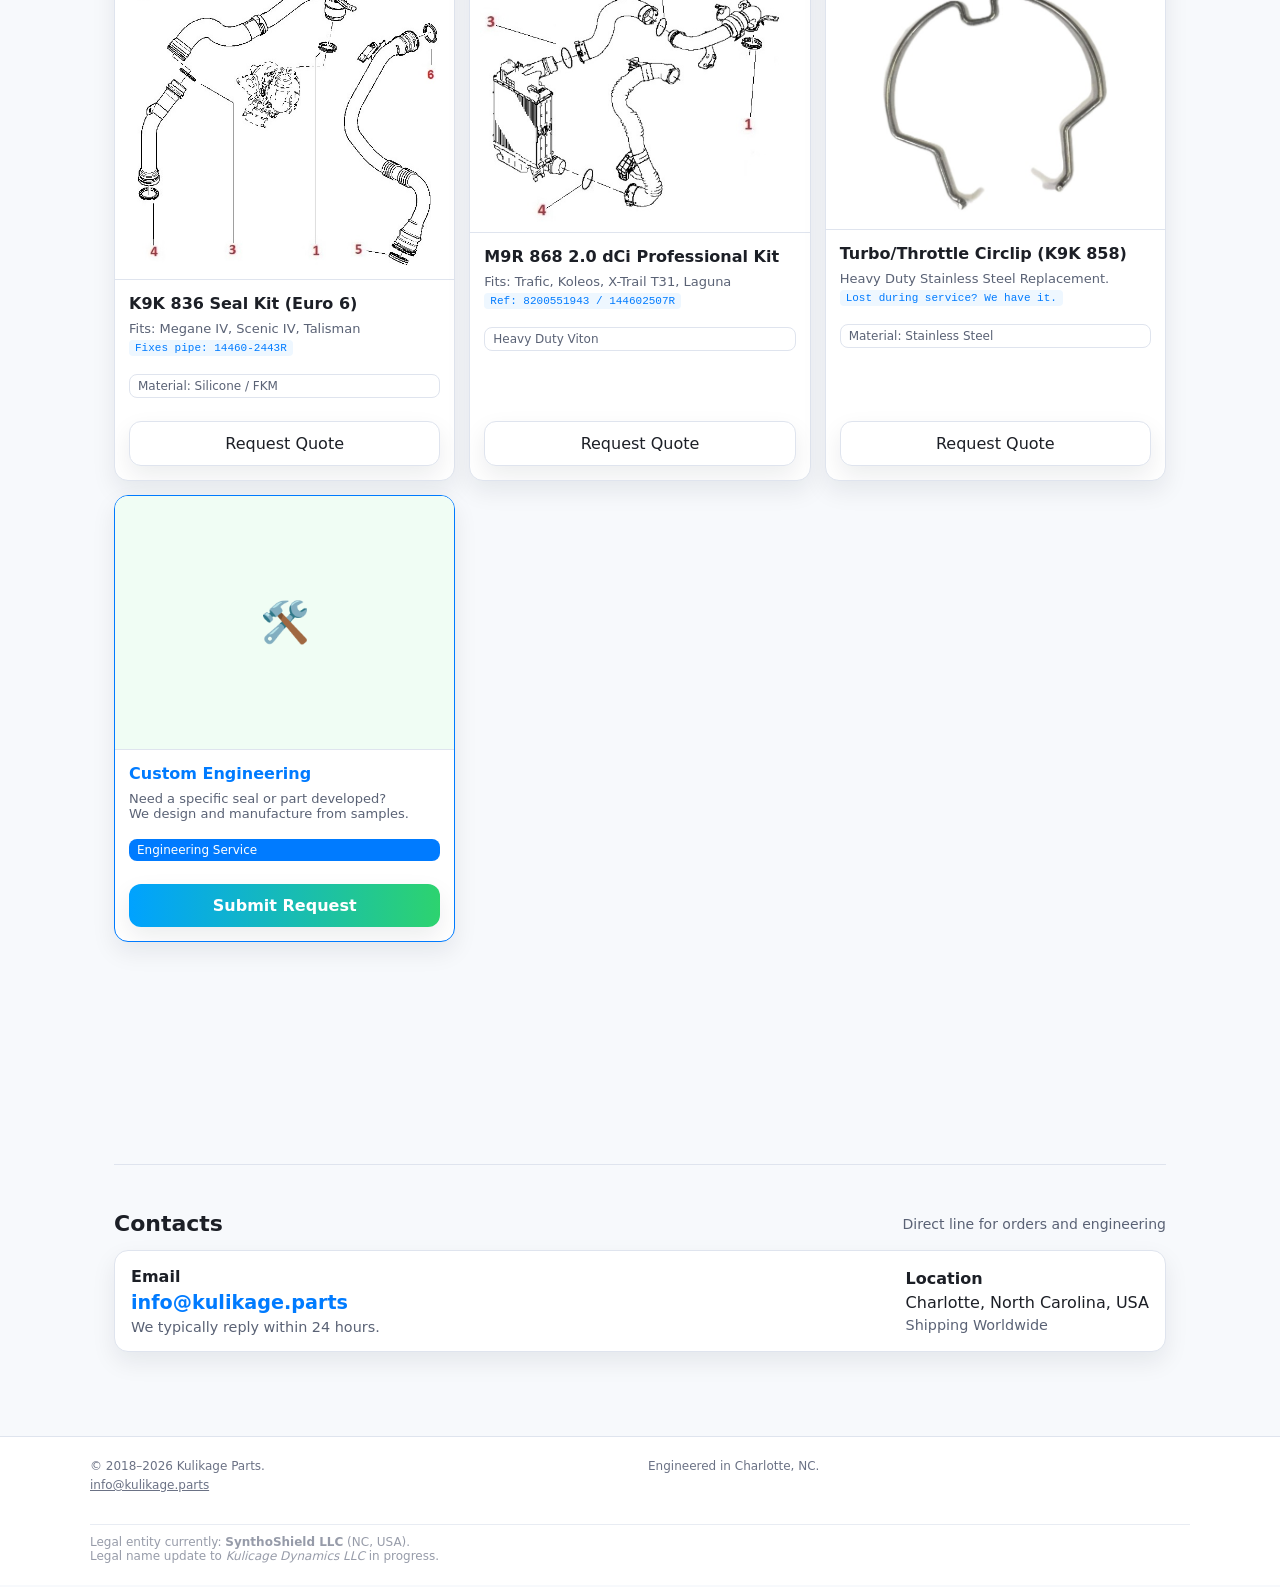
==== commit 14881f92: "Update company details and product descriptions in HTML" ====
--- a/index.html
+++ b/index.html
@@ -5,7 +5,7 @@
   <meta name="viewport" content="width=device-width,initial-scale=1" />
   <title>Kulikage Parts — Engineered Auto Seals & Components</title>
   
-  <meta name="description" content="Manufacturer of high-temp Viton seals and engineered auto parts. Wholesale supplier for Renault K9K & M9R engines. Made in USA." />
+  <meta name="description" content="Manufacturer of high-temp Silicone seals and engineered auto parts. Wholesale supplier for Diesel engines. Designed in USA." />
   
   <link rel="stylesheet" href="assets/style.css">
   
@@ -29,8 +29,8 @@
   <main class="container">
     <section class="hero">
       <div>
-        <h2>Engineered Sealing Solutions<br/>for Renault & Nissan Diesels</h2>
-        <p>We manufacture high-performance Viton™ seals that eliminate boost leaks on K9K & M9R engines. Solves P0299 errors permanently. Trusted by independent workshops.</p>
+        <h2>Engineered Sealing Solutions<br/>for Diesel engines</h2>
+        <p>We manufacture high-performance Silicone seals that eliminate boost leaks on K9K, M9R & other diesel engines. Solves P0299 errors permanently. Trusted by independent workshops.</p>
         <div class="cta">
           <a class="btn primary" href="#catalog">View Products</a>
           <a class="btn" href="wholesale.html">Workshop / Wholesale Access</a>
@@ -136,7 +136,7 @@
              <img src="assets/M9R.jpg" alt="M9R Diagram" style="width: 100%; height: auto;">
           </div>
           <div class="content" style="flex-grow: 1; display: flex; flex-direction: column;">
-            <div class="title">M9R 2.0 dCi Professional Kit</div>
+            <div class="title">M9R 868 2.0 dCi Professional Kit</div>
             <div class="meta">
                 Fits: Trafic, Koleos, X-Trail T31, Laguna<br>
                 <span class="oem-ref">Ref: 8200551943 / 144602507R</span>
@@ -230,7 +230,7 @@
       
       <div class="small" style="grid-column: 1 / -1; margin-top: 20px; padding-top: 10px; border-top: 1px solid var(--ring); opacity: 0.7;">
         Legal entity currently: <strong>SynthoShield LLC</strong> (NC, USA).<br>
-        Legal name update to <em>Kulicage Tech LLC</em> in progress.
+        Legal name update to <em>Kulicage Dynamics LLC</em> in progress.
       </div>
     </div>
   </footer>
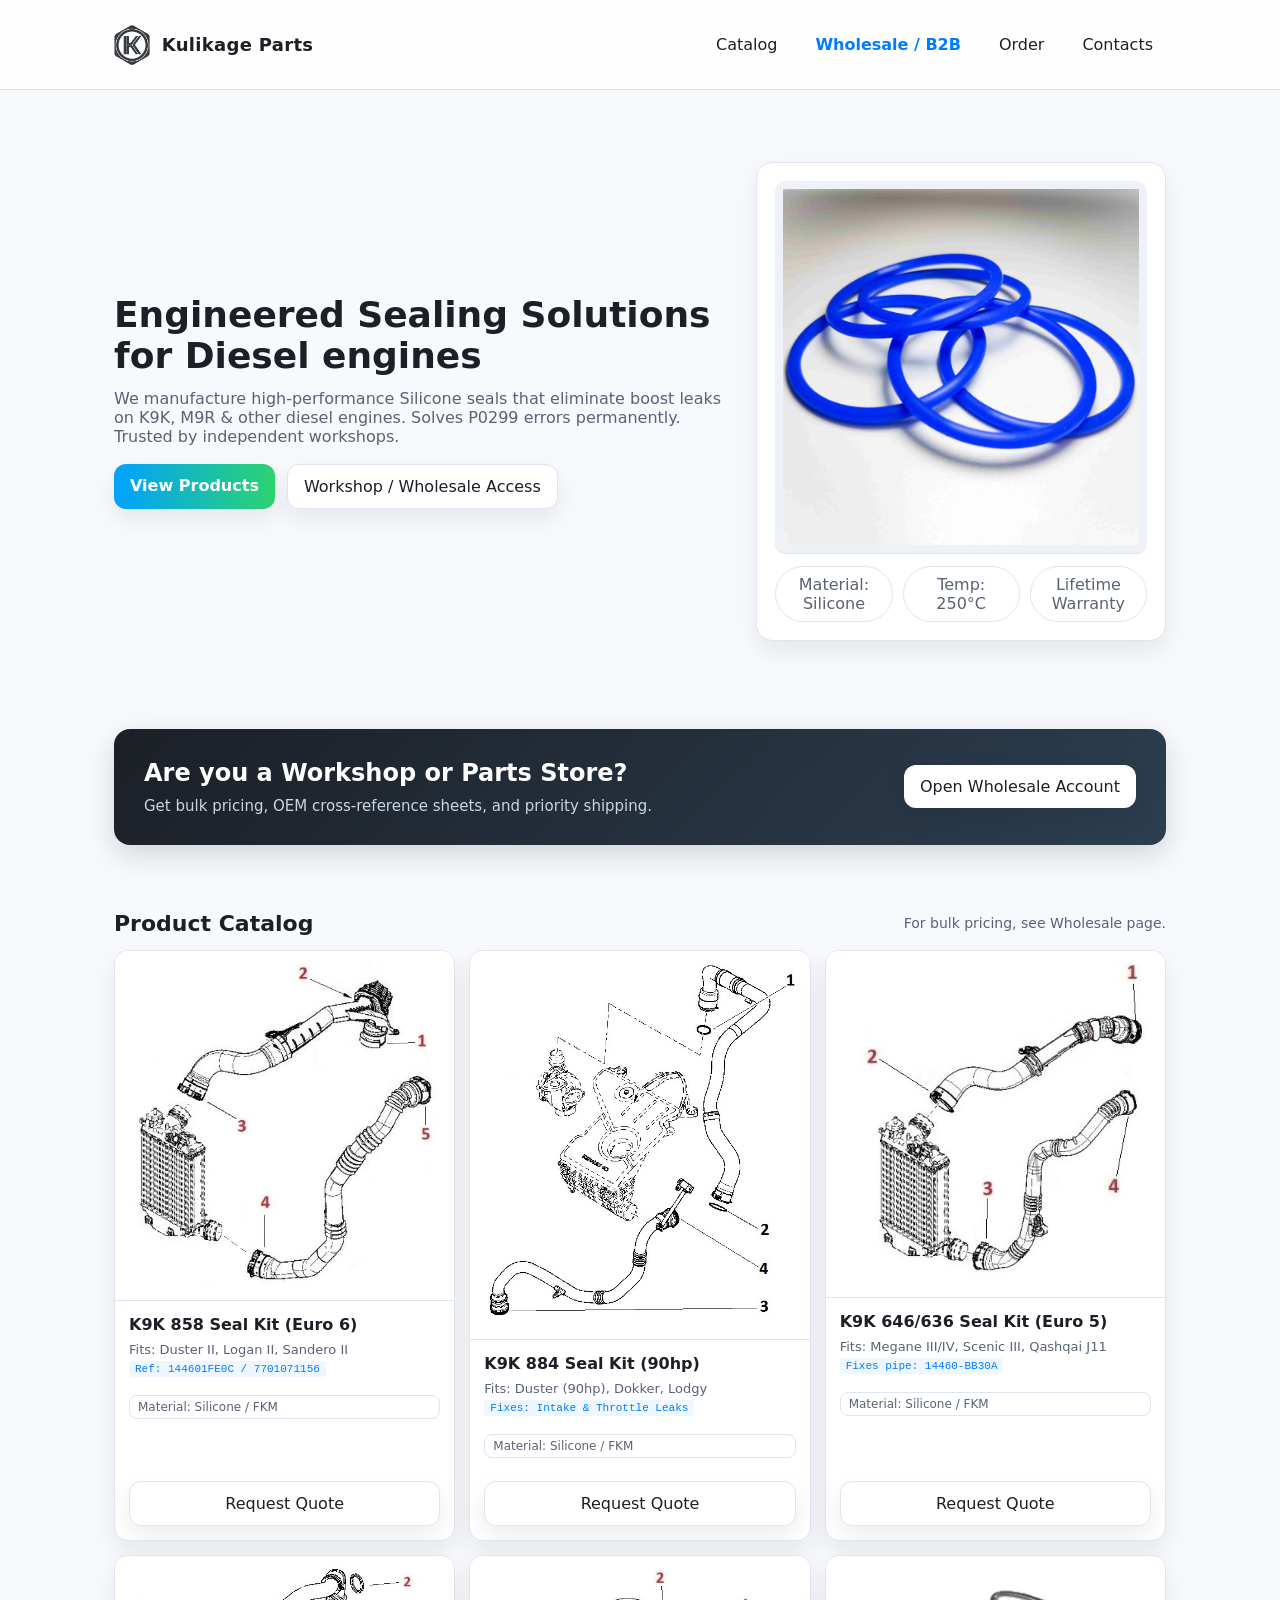
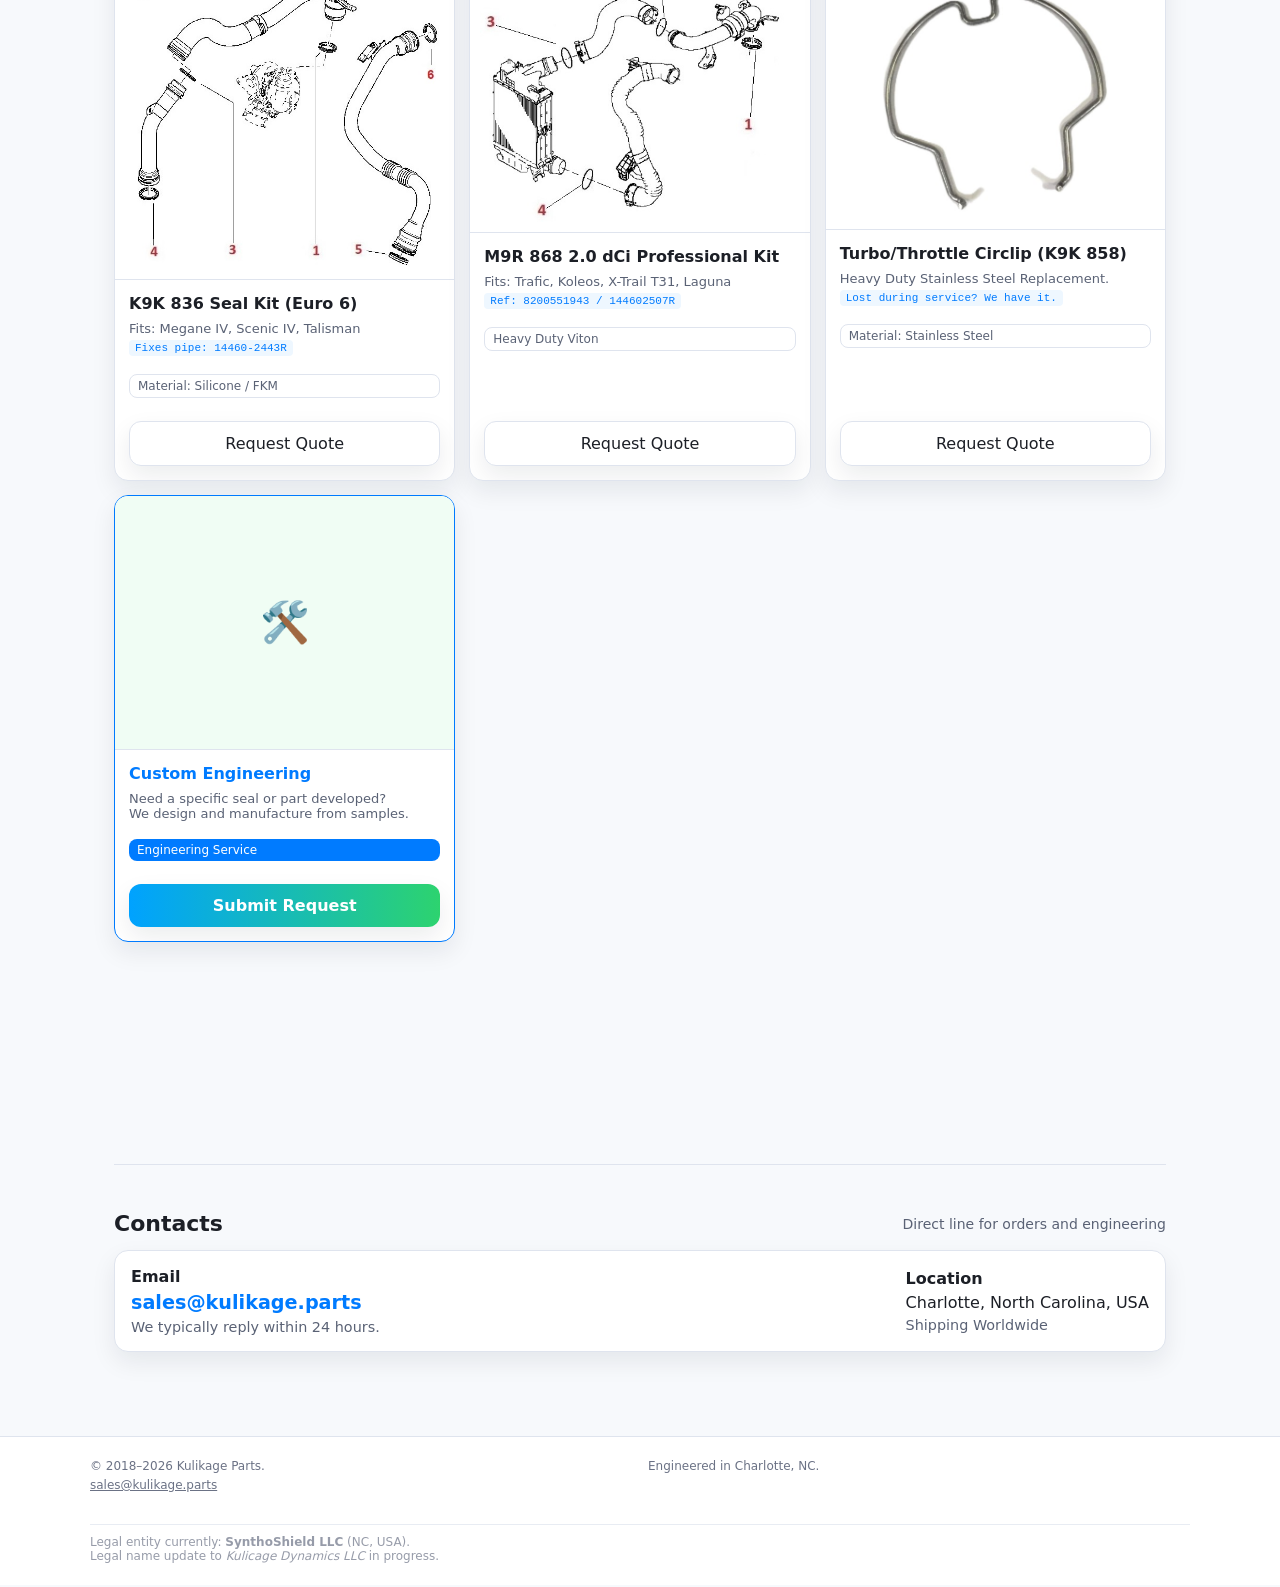
==== commit 13d336e9: "Update email contact from info to sales" ====
--- a/index.html
+++ b/index.html
@@ -177,7 +177,7 @@
             </div>
             <span class="badge" style="margin-top: 10px; background: var(--accent); color: white; border: none;">Engineering Service</span>
             <div class="actions" style="margin-top: auto; padding-top: 15px;">
-              <a class="btn primary" href="mailto:info@kulikage.parts?subject=Custom Engineering Request" style="width: 100%; text-align: center;">Submit Request</a>
+              <a class="btn primary" href="mailto:sales@kulikage.parts?subject=Custom Engineering Request" style="width: 100%; text-align: center;">Submit Request</a>
             </div>
           </div>
         </article>
@@ -203,7 +203,7 @@
         
         <div>
           <h4 style="margin: 0 0 5px 0;">Email</h4>
-          <a href="mailto:info@kulikage.parts" style="font-size: 1.2rem; font-weight: 600; color: var(--accent);">info@kulikage.parts</a>
+          <a href="mailto:sales@kulikage.parts" style="font-size: 1.2rem; font-weight: 600; color: var(--accent);">sales@kulikage.parts</a>
           <p style="margin: 5px 0 0 0; color: var(--muted); font-size: 0.9rem;">We typically reply within 24 hours.</p>
         </div>
 
@@ -223,7 +223,7 @@
       
       <div style="display: flex; flex-direction: column; gap: 5px;">
         <div class="small">© <span id="copyyear">2018</span> Kulikage Parts.</div>
-        <a href="mailto:info@kulikage.parts" class="small" style="text-decoration: underline;">info@kulikage.parts</a>
+        <a href="mailto:sales@kulikage.parts" class="small" style="text-decoration: underline;">sales@kulikage.parts</a>
       </div>
 
       <div class="small" style="text-align: right;">Engineered in Charlotte, NC.</div>
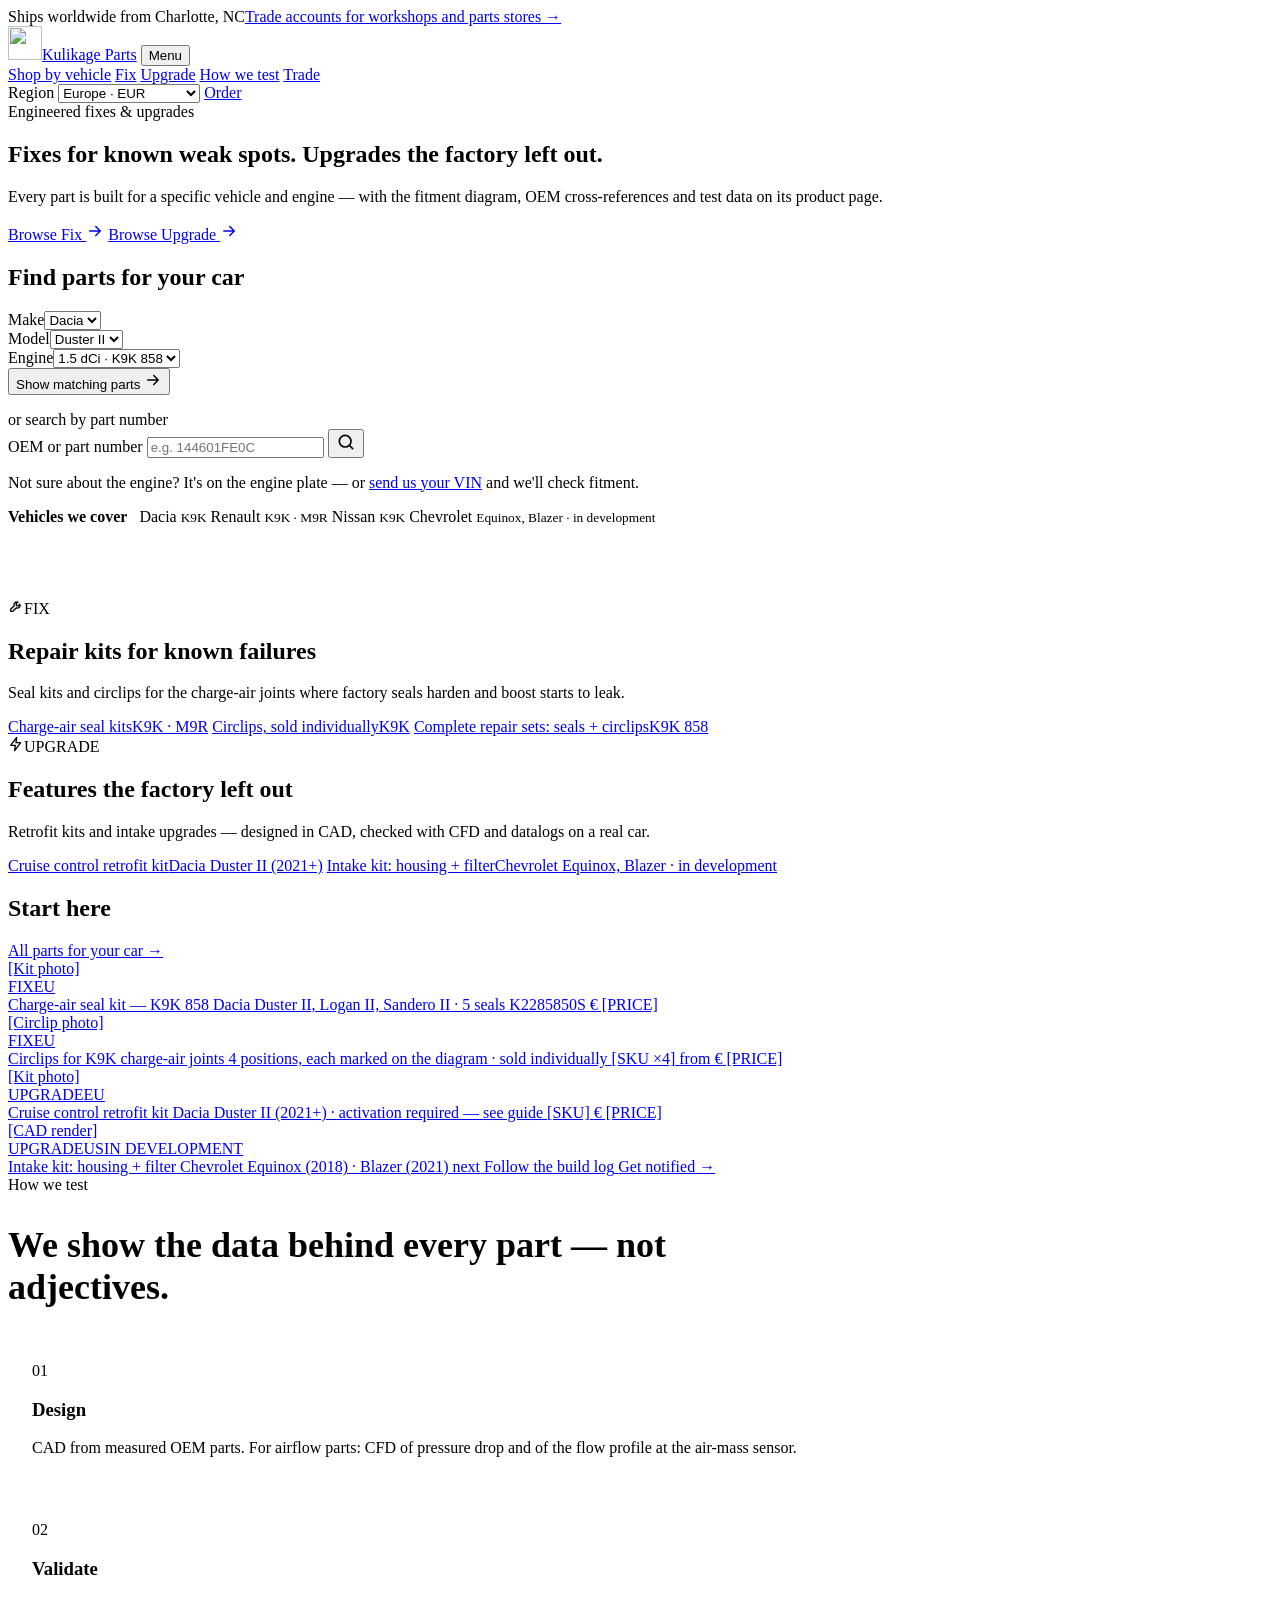
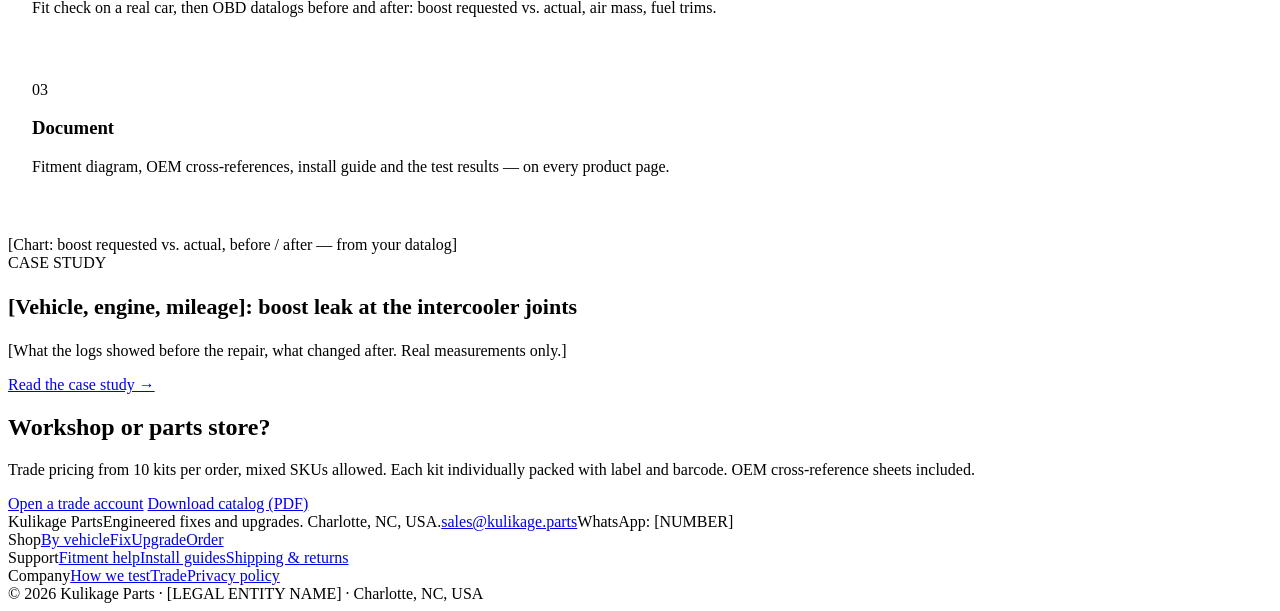
==== commit ff7db5fe: "Add files via upload" ====
--- a/index.html
+++ b/index.html
@@ -1,240 +1,210 @@
-<!DOCTYPE html>
+<!doctype html>
 <html lang="en">
 <head>
-  <meta charset="UTF-8" />
-  <meta name="viewport" content="width=device-width,initial-scale=1" />
-  <title>Kulikage Parts — Engineered Auto Seals & Components</title>
-  
-  <meta name="description" content="Manufacturer of high-temp Silicone seals and engineered auto parts. Wholesale supplier for Diesel engines. Designed in USA." />
-  
-  <link rel="stylesheet" href="assets/style.css">
-  
-  <link rel="icon" href="assets/favicon.png" />
+<meta charset="utf-8">
+<meta name="viewport" content="width=device-width, initial-scale=1">
+<title>Kulikage Parts — Engineered fixes and upgrades</title>
+<meta name="description" content="Repair kits for known weak spots and upgrades the factory left out — built for a specific vehicle and engine, with fitment diagrams, OEM cross-references and test data.">
+<meta property="og:type" content="website">
+<meta property="og:site_name" content="Kulikage Parts">
+<meta property="og:title" content="Kulikage Parts — Engineered fixes and upgrades">
+<meta property="og:description" content="Charge-air seal kits, circlips, retrofit kits and intake upgrades — built for a specific vehicle and engine.">
+<link rel="icon" href="assets/img/logo.svg" type="image/svg+xml">
+<link rel="preconnect" href="https://fonts.googleapis.com">
+<link rel="preconnect" href="https://fonts.gstatic.com" crossorigin>
+<link href="https://fonts.googleapis.com/css2?family=Inter:wght@400;500;600&family=Space+Grotesk:wght@500;600;700&family=IBM+Plex+Mono:wght@400;500&display=swap" rel="stylesheet">
+<link rel="stylesheet" href="assets/css/style.css">
+<script type="application/ld+json">
+{"@context":"https://schema.org","@type":"Organization","name":"Kulikage Parts","email":"sales@kulikage.parts","address":{"@type":"PostalAddress","addressLocality":"Charlotte","addressRegion":"NC","addressCountry":"US"}}
+</script>
 </head>
 <body>
-  <header>
-    <div class="container nav">
-      <div class="brand">
-        <img src="assets/logo.png" alt="Kulikage Parts" class="logo-img"> <h1>Kulikage Parts</h1>
-      </div>
-      <nav class="menu">
-        <a href="#catalog">Catalog</a>
-        <a href="wholesale.html" style="color: var(--accent); font-weight: 600;">Wholesale / B2B</a>
-        <a href="#order">Order</a>
-        <a href="#contacts">Contacts</a>
-      </nav>
-    </div>
-  </header>
-
-  <main class="container">
-    <section class="hero">
+
+<div class="topbar"><div class="container topbar-inner"><span>Ships worldwide from Charlotte, NC</span><a href="order.html?trade=1">Trade accounts for workshops and parts stores →</a></div></div>
+
+<header class="site-header">
+  <div class="container header-inner">
+    <a class="brand" href="index.html"><img src="assets/img/logo.svg" width="34" height="34" alt=""><span>Kulikage <span class="brand-sub">Parts</span></span></a>
+    <button class="menu-toggle" type="button" aria-expanded="false" aria-controls="site-nav">Menu</button>
+    <nav id="site-nav" class="nav" aria-label="Main">
+      <a href="#finder-card">Shop by vehicle</a>
+      <a href="#fix">Fix</a>
+      <a href="#upgrade">Upgrade</a>
+      <a href="#how">How we test</a>
+      <a href="order.html?trade=1">Trade</a>
+    </nav>
+    <div class="header-actions">
+      <label class="sr-only" for="region">Region</label>
+      <select id="region" class="region-select"><option value="EU">Europe · EUR</option><option value="US">United States · USD</option></select>
+      <a class="btn btn-dark btn-sm" href="order.html">Order</a>
+    </div>
+  </div>
+</header>
+
+<main>
+  <section class="hero">
+    <div class="container hero-inner">
+      <div class="hero-copy">
+        <span class="eyebrow">Engineered fixes &amp; upgrades</span>
+        <h1>Fixes for known weak spots. Upgrades the factory left out.</h1>
+        <p>Every part is built for a specific vehicle and engine — with the fitment diagram, OEM cross-references and test data on its product page.</p>
+        <div class="hero-links">
+          <a class="to-fix" href="#fix">Browse Fix <svg width="18" height="18" viewBox="0 0 24 24" fill="none" stroke="currentColor" stroke-width="2" stroke-linecap="round" stroke-linejoin="round" aria-hidden="true"><path d="M5 12h14M13 6l6 6-6 6"/></svg></a>
+          <a class="to-upgrade" href="#upgrade">Browse Upgrade <svg width="18" height="18" viewBox="0 0 24 24" fill="none" stroke="currentColor" stroke-width="2" stroke-linecap="round" stroke-linejoin="round" aria-hidden="true"><path d="M5 12h14M13 6l6 6-6 6"/></svg></a>
+        </div>
+      </div>
+
+      <div class="finder" id="finder-card">
+        <h2>Find parts for your car</h2>
+        <form id="finder" class="stack" style="gap:16px">
+          <div class="finder-grid">
+            <div class="field"><label for="f-make">Make</label><select id="f-make" class="select"><option>Dacia</option></select></div>
+            <div class="field"><label for="f-model">Model</label><select id="f-model" class="select"><option>Duster II</option></select></div>
+            <div class="field" style="grid-column:1 / -1"><label for="f-engine">Engine</label><select id="f-engine" class="select"><option>1.5 dCi · K9K 858</option></select></div>
+          </div>
+          <button class="btn btn-primary btn-lg" type="submit">Show matching parts <svg width="18" height="18" viewBox="0 0 24 24" fill="none" stroke="currentColor" stroke-width="2" stroke-linecap="round" stroke-linejoin="round" aria-hidden="true"><path d="M5 12h14M13 6l6 6-6 6"/></svg></button>
+          <p id="finder-msg" class="form-msg" role="status"></p>
+        </form>
+        <div class="divider-text">or search by part number</div>
+        <form id="oem-form" class="stack" style="gap:10px">
+          <div class="search-row">
+            <label for="oem-search" class="sr-only">OEM or part number</label>
+            <input id="oem-search" class="input input-mono" type="search" placeholder="e.g. 144601FE0C" autocomplete="off">
+            <button class="icon-btn" type="submit" aria-label="Search by part number"><svg width="20" height="20" viewBox="0 0 24 24" fill="none" stroke="currentColor" stroke-width="2" stroke-linecap="round" stroke-linejoin="round" aria-hidden="true"><circle cx="11" cy="11" r="7"/><path d="M20 20l-3.5-3.5"/></svg></button>
+          </div>
+          <p id="oem-msg" class="form-msg" role="status"></p>
+        </form>
+        <p class="small-note">Not sure about the engine? It's on the engine plate — or <a href="mailto:sales@kulikage.parts?subject=Fitment%20check">send us your VIN</a> and we'll check fitment.</p>
+      </div>
+    </div>
+  </section>
+
+  <section class="coverage" aria-label="Vehicles we cover">
+    <div class="container coverage-inner">
+      <span class="small-note" style="font-weight:600;margin-right:8px">Vehicles we cover</span>
+      <span class="chip">Dacia <small>K9K</small></span>
+      <span class="chip">Renault <small>K9K · M9R</small></span>
+      <span class="chip">Nissan <small>K9K</small></span>
+      <span class="chip chip-dashed">Chevrolet <small>Equinox, Blazer · in development</small></span>
+    </div>
+  </section>
+
+  <section class="container section grid-auto" style="--min:min(340px,100%);gap:24px;padding-top:72px">
+    <div id="fix" class="card card-pad tile">
+      <span class="tag tag-fix tag-lg" style="align-self:flex-start"><svg width="16" height="16" viewBox="0 0 24 24" fill="none" stroke="currentColor" stroke-width="2" stroke-linecap="round" stroke-linejoin="round" aria-hidden="true"><path d="M14.7 6.3a4 4 0 0 0-5.4 5.2L4 16.8V20h3.2l5.3-5.3a4 4 0 0 0 5.2-5.4l-2.6 2.6-2.4-.6-.6-2.4z"/></svg>FIX</span>
+      <h2>Repair kits for known failures</h2>
+      <p class="body-muted" style="font-size:16px">Seal kits and circlips for the charge-air joints where factory seals harden and boost starts to leak.</p>
+      <div class="lines">
+        <a href="product-k9k-858-seal-kit.html"><span>Charge-air seal kits</span><span class="mono">K9K · M9R</span></a>
+        <a href="vehicle-dacia-duster-ii-k9k-858.html"><span>Circlips, sold individually</span><span class="mono">K9K</span></a>
+        <a href="vehicle-dacia-duster-ii-k9k-858.html"><span>Complete repair sets: seals + circlips</span><span class="mono">K9K 858</span></a>
+      </div>
+    </div>
+    <div id="upgrade" class="card card-pad tile">
+      <span class="tag tag-upgrade tag-lg" style="align-self:flex-start"><svg width="16" height="16" viewBox="0 0 24 24" fill="none" stroke="currentColor" stroke-width="2" stroke-linecap="round" stroke-linejoin="round" aria-hidden="true"><path d="M13 2L4 14h7l-1 8 9-12h-7z"/></svg>UPGRADE</span>
+      <h2>Features the factory left out</h2>
+      <p class="body-muted" style="font-size:16px">Retrofit kits and intake upgrades — designed in CAD, checked with CFD and datalogs on a real car.</p>
+      <div class="lines">
+        <a href="vehicle-dacia-duster-ii-k9k-858.html#upgrade-parts"><span>Cruise control retrofit kit</span><span>Dacia Duster II (2021+)</span></a>
+        <a href="product-equinox-intake.html"><span>Intake kit: housing + filter</span><span>Chevrolet Equinox, Blazer · in development</span></a>
+      </div>
+    </div>
+  </section>
+
+  <section class="container section-tight">
+    <div class="section-head">
+      <h2>Start here</h2>
+      <a class="link-arrow" href="#finder-card">All parts for your car →</a>
+    </div>
+    <div class="grid-auto" style="--min:250px">
+      <a class="product-card" href="product-k9k-858-seal-kit.html">
+        <div class="ph">[Kit photo]</div>
+        <div class="product-card-body">
+          <div class="tags"><span class="tag tag-fix">FIX</span><span class="tag">EU</span></div>
+          <span class="product-card-title">Charge-air seal kit — K9K 858</span>
+          <span class="product-card-meta">Dacia Duster II, Logan II, Sandero II · 5 seals</span>
+          <span class="product-card-sku">K2285850S</span>
+          <span class="product-card-price"><span data-cur>€</span> [PRICE]</span>
+        </div>
+      </a>
+      <a class="product-card" href="vehicle-dacia-duster-ii-k9k-858.html">
+        <div class="ph">[Circlip photo]</div>
+        <div class="product-card-body">
+          <div class="tags"><span class="tag tag-fix">FIX</span><span class="tag">EU</span></div>
+          <span class="product-card-title">Circlips for K9K charge-air joints</span>
+          <span class="product-card-meta">4 positions, each marked on the diagram · sold individually</span>
+          <span class="product-card-sku">[SKU ×4]</span>
+          <span class="product-card-price">from <span data-cur>€</span> [PRICE]</span>
+        </div>
+      </a>
+      <a class="product-card" href="vehicle-dacia-duster-ii-k9k-858.html#upgrade-parts">
+        <div class="ph">[Kit photo]</div>
+        <div class="product-card-body">
+          <div class="tags"><span class="tag tag-upgrade">UPGRADE</span><span class="tag">EU</span></div>
+          <span class="product-card-title">Cruise control retrofit kit</span>
+          <span class="product-card-meta">Dacia Duster II (2021+) · activation required — see guide</span>
+          <span class="product-card-sku">[SKU]</span>
+          <span class="product-card-price"><span data-cur>€</span> [PRICE]</span>
+        </div>
+      </a>
+      <a class="product-card product-card-dashed" href="product-equinox-intake.html">
+        <div class="ph ph-graphite">[CAD render]</div>
+        <div class="product-card-body">
+          <div class="tags"><span class="tag tag-upgrade">UPGRADE</span><span class="tag">US</span><span class="tag tag-dark">IN DEVELOPMENT</span></div>
+          <span class="product-card-title">Intake kit: housing + filter</span>
+          <span class="product-card-meta">Chevrolet Equinox (2018) · Blazer (2021) next</span>
+          <span class="product-card-sku">Follow the build log</span>
+          <span class="product-card-price">Get notified →</span>
+        </div>
+      </a>
+    </div>
+  </section>
+
+  <section id="how" class="container section">
+    <div class="stack" style="max-width:720px;gap:10px;margin-bottom:28px">
+      <span class="eyebrow">How we test</span>
+      <h2 style="font-size:clamp(28px,3.4vw,36px)">We show the data behind every part — not adjectives.</h2>
+    </div>
+    <div class="grid-auto" style="--min:280px">
+      <div class="card card-pad stack step" style="gap:10px;padding:24px"><span class="step-num">01</span><h3>Design</h3><p class="body-muted">CAD from measured OEM parts. For airflow parts: CFD of pressure drop and of the flow profile at the air-mass sensor.</p></div>
+      <div class="card card-pad stack step" style="gap:10px;padding:24px"><span class="step-num">02</span><h3>Validate</h3><p class="body-muted">Fit check on a real car, then OBD datalogs before and after: boost requested vs. actual, air mass, fuel trims.</p></div>
+      <div class="card card-pad stack step" style="gap:10px;padding:24px"><span class="step-num">03</span><h3>Document</h3><p class="body-muted">Fitment diagram, OEM cross-references, install guide and the test results — on every product page.</p></div>
+    </div>
+    <div class="card case" style="margin-top:20px">
+      <div class="ph">[Chart: boost requested vs. actual, before / after — from your datalog]</div>
+      <div class="stack" style="gap:10px">
+        <span class="mono small-note">CASE STUDY</span>
+        <h3 style="font-size:22px">[Vehicle, engine, mileage]: boost leak at the intercooler joints</h3>
+        <p class="body-muted">[What the logs showed before the repair, what changed after. Real measurements only.]</p>
+        <a class="link-arrow" href="product-k9k-858-seal-kit.html#test-data">Read the case study →</a>
+      </div>
+    </div>
+  </section>
+
+  <section id="trade" class="container section">
+    <div class="trade">
       <div>
-        <h2>Engineered Sealing Solutions<br/>for Diesel engines</h2>
-        <p>We manufacture high-performance Silicone seals that eliminate boost leaks on K9K, M9R & other diesel engines. Solves P0299 errors permanently. Trusted by independent workshops.</p>
-        <div class="cta">
-          <a class="btn primary" href="#catalog">View Products</a>
-          <a class="btn" href="wholesale.html">Workshop / Wholesale Access</a>
-        </div>
-      </div>
-      <div class="hero-card">
-        <div class="img" style="border-radius:10px; background: #eef2f6;">
-           <img src="assets/blue_seal_rings.jpg" alt="Kulikage Seal Kit" style="max-width:100%; height:auto;">
-        </div>
-        <div class="hero-spec">
-          <div class="pill">Material: Silicone</div>
-          <div class="pill">Temp: 250°C</div>
-          <div class="pill">Lifetime Warranty</div>
-        </div>
-      </div>
-    </section>
-
-    <div class="b2b-banner">
-        <div class="b2b-content">
-            <h3>Are you a Workshop or Parts Store?</h3>
-            <p>Get bulk pricing, OEM cross-reference sheets, and priority shipping.</p>
-        </div>
-        <a href="wholesale.html" class="btn" style="border:none; color: var(--text);">Open Wholesale Account</a>
-    </div>
-
-    <section id="catalog">
-      <div class="section-title">
-        <h3>Product Catalog</h3>
-        <span class="section-sub">For bulk pricing, see Wholesale page.</span>
-      </div>
-      <div class="grid">
-        
-        <article class="card" id="item-k9k-858">
-          <div class="img" style="background: #fff; padding: 10px;">
-             <img src="assets/858.jpg" alt="K9K 858 Diagram" style="width: 100%; height: auto;">
-          </div>
-          <div class="content" style="flex-grow: 1; display: flex; flex-direction: column;">
-            <div class="title">K9K 858 Seal Kit (Euro 6)</div>
-            <div class="meta">
-                Fits: Duster II, Logan II, Sandero II<br>
-                <span class="oem-ref">Ref: 144601FE0C / 7701071156</span>
-            </div>
-            <span class="badge" style="margin-top: 10px;">Material: Silicone / FKM</span>
-            <div class="actions" style="margin-top: auto; padding-top: 15px;">
-              <a class="btn" href="wholesale.html" style="width: 100%; text-align: center;">Request Quote</a>
-            </div>
-          </div>
-        </article>
-
-        <article class="card" id="item-k9k-884">
-          <div class="img" style="background: #fff; padding: 10px;">
-             <img src="assets/884.jpg" alt="K9K 884 Diagram" style="width: 100%; height: auto;">
-          </div>
-          <div class="content" style="flex-grow: 1; display: flex; flex-direction: column;">
-            <div class="title">K9K 884 Seal Kit (90hp)</div>
-            <div class="meta">
-                Fits: Duster (90hp), Dokker, Lodgy<br>
-                <span class="oem-ref">Fixes: Intake & Throttle Leaks</span>
-            </div>
-            <span class="badge" style="margin-top: 10px;">Material: Silicone / FKM</span>
-            <div class="actions" style="margin-top: auto; padding-top: 15px;">
-              <a class="btn" href="wholesale.html" style="width: 100%; text-align: center;">Request Quote</a>
-            </div>
-          </div>
-        </article>
-
-        <article class="card" id="item-k9k-646">
-          <div class="img" style="background: #fff; padding: 10px;">
-             <img src="assets/646.jpg" alt="K9K 646 Diagram" style="width: 100%; height: auto;">
-          </div>
-          <div class="content" style="flex-grow: 1; display: flex; flex-direction: column;">
-            <div class="title">K9K 646/636 Seal Kit (Euro 5)</div>
-            <div class="meta">
-                Fits: Megane III/IV, Scenic III, Qashqai J11<br>
-                <span class="oem-ref">Fixes pipe: 14460-BB30A</span>
-            </div>
-            <span class="badge" style="margin-top: 10px;">Material: Silicone / FKM</span>
-            <div class="actions" style="margin-top: auto; padding-top: 15px;">
-              <a class="btn" href="wholesale.html" style="width: 100%; text-align: center;">Request Quote</a>
-            </div>
-          </div>
-        </article>
-
-        <article class="card" id="item-k9k-836">
-          <div class="img" style="background: #fff; padding: 10px;">
-             <img src="assets/836.jpg" alt="K9K 836 Diagram" style="width: 100%; height: auto;">
-          </div>
-          <div class="content" style="flex-grow: 1; display: flex; flex-direction: column;">
-            <div class="title">K9K 836 Seal Kit (Euro 6)</div>
-            <div class="meta">
-                Fits: Megane IV, Scenic IV, Talisman<br>
-                <span class="oem-ref">Fixes pipe: 14460-2443R</span>
-            </div>
-            <span class="badge" style="margin-top: 10px;">Material: Silicone / FKM</span>
-            <div class="actions" style="margin-top: auto; padding-top: 15px;">
-              <a class="btn" href="wholesale.html" style="width: 100%; text-align: center;">Request Quote</a>
-            </div>
-          </div>
-        </article>
-
-        <article class="card" id="item-m9r">
-          <div class="img" style="background: #fff; padding: 10px;">
-             <img src="assets/M9R.jpg" alt="M9R Diagram" style="width: 100%; height: auto;">
-          </div>
-          <div class="content" style="flex-grow: 1; display: flex; flex-direction: column;">
-            <div class="title">M9R 868 2.0 dCi Professional Kit</div>
-            <div class="meta">
-                Fits: Trafic, Koleos, X-Trail T31, Laguna<br>
-                <span class="oem-ref">Ref: 8200551943 / 144602507R</span>
-            </div>
-            <span class="badge" style="margin-top: 10px;">Heavy Duty Viton</span>
-            <div class="actions" style="margin-top: auto; padding-top: 15px;">
-              <a class="btn" href="wholesale.html" style="width: 100%; text-align: center;">Request Quote</a>
-            </div>
-          </div>
-        </article>
-
-        <article class="card" id="item-clip-858">
-          <div class="img" style="background: #fff; padding: 10px; display: flex; align-items: center; justify-content: center;">
-             <img src="assets/clip.jpg" alt="Stainless Clip" style="max-width: 80%; height: auto;">
-          </div>
-          <div class="content" style="flex-grow: 1; display: flex; flex-direction: column;">
-            <div class="title">Turbo/Throttle Circlip (K9K 858)</div>
-            <div class="meta">
-                Heavy Duty Stainless Steel Replacement.<br>
-                <span class="oem-ref">Lost during service? We have it.</span>
-            </div>
-            <span class="badge" style="margin-top: 10px;">Material: Stainless Steel</span>
-            <div class="actions" style="margin-top: auto; padding-top: 15px;">
-              <a class="btn" href="wholesale.html" style="width: 100%; text-align: center;">Request Quote</a>
-            </div>
-          </div>
-        </article>
-
-        <article class="card" id="item-custom" style="border-color: var(--accent);">
-          <div class="img" style="background: #f0fdf4; padding: 10px; display: flex; align-items: center; justify-content: center;">
-             <div style="font-size: 40px; color: var(--accent);">🛠️</div>
-          </div>
-          <div class="content" style="flex-grow: 1; display: flex; flex-direction: column;">
-            <div class="title" style="color: var(--accent);">Custom Engineering</div>
-            <div class="meta">
-                Need a specific seal or part developed?<br>
-                We design and manufacture from samples.
-            </div>
-            <span class="badge" style="margin-top: 10px; background: var(--accent); color: white; border: none;">Engineering Service</span>
-            <div class="actions" style="margin-top: auto; padding-top: 15px;">
-              <a class="btn primary" href="mailto:sales@kulikage.parts?subject=Custom Engineering Request" style="width: 100%; text-align: center;">Submit Request</a>
-            </div>
-          </div>
-        </article>
-
-      </div>
-    </section>
-
-    <section id="about">
-       </section>
-    
-    <section id="order">
-       </section>
-
-    <section id="contacts">
-       </section>
-
-<section id="contacts" style="margin-top: 40px; border-top: 1px solid var(--ring);">
-      <div class="section-title" style="margin-top: 20px;">
-        <h3>Contacts</h3>
-        <span class="section-sub">Direct line for orders and engineering</span>
-      </div>
-      <div class="panel" style="display: flex; align-items: center; justify-content: space-between; flex-wrap: wrap; gap: 20px;">
-        
-        <div>
-          <h4 style="margin: 0 0 5px 0;">Email</h4>
-          <a href="mailto:sales@kulikage.parts" style="font-size: 1.2rem; font-weight: 600; color: var(--accent);">sales@kulikage.parts</a>
-          <p style="margin: 5px 0 0 0; color: var(--muted); font-size: 0.9rem;">We typically reply within 24 hours.</p>
-        </div>
-
-        <div>
-           <h4 style="margin: 0 0 5px 0;">Location</h4>
-           <p style="margin: 0; color: var(--text);">Charlotte, North Carolina, USA</p>
-           <p style="margin: 5px 0 0 0; color: var(--muted); font-size: 0.9rem;">Shipping Worldwide</p>
-        </div>
-
-      </div>
-    </section>
-    
-  </main>
-
- <footer>
-    <div class="container foot">
-      
-      <div style="display: flex; flex-direction: column; gap: 5px;">
-        <div class="small">© <span id="copyyear">2018</span> Kulikage Parts.</div>
-        <a href="mailto:sales@kulikage.parts" class="small" style="text-decoration: underline;">sales@kulikage.parts</a>
-      </div>
-
-      <div class="small" style="text-align: right;">Engineered in Charlotte, NC.</div>
-      
-      <div class="small" style="grid-column: 1 / -1; margin-top: 20px; padding-top: 10px; border-top: 1px solid var(--ring); opacity: 0.7;">
-        Legal entity currently: <strong>SynthoShield LLC</strong> (NC, USA).<br>
-        Legal name update to <em>Kulicage Dynamics LLC</em> in progress.
-      </div>
-    </div>
-  </footer>
-
-  <script src="assets/script.js"></script>
+        <h2>Workshop or parts store?</h2>
+        <p>Trade pricing from 10 kits per order, mixed SKUs allowed. Each kit individually packed with label and barcode. OEM cross-reference sheets included.</p>
+      </div>
+      <div class="btn-row">
+        <a class="btn btn-light" href="order.html?trade=1">Open a trade account</a>
+        <a class="btn btn-ghost-light" href="assets/WholesalePilotCatalog.pdf">Download catalog (PDF)</a>
+      </div>
+    </div>
+  </section>
+</main>
+
+<footer class="site-footer">
+  <div class="container footer-grid">
+    <div><span class="footer-brand">Kulikage Parts</span><span class="muted">Engineered fixes and upgrades. Charlotte, NC, USA.</span><a class="footer-strong" href="mailto:sales@kulikage.parts">sales@kulikage.parts</a><span class="muted">WhatsApp: [NUMBER]</span></div>
+    <div><span class="footer-title">Shop</span><a href="index.html#finder-card">By vehicle</a><a href="index.html#fix">Fix</a><a href="index.html#upgrade">Upgrade</a><a href="order.html">Order</a></div>
+    <div><span class="footer-title">Support</span><a href="mailto:sales@kulikage.parts?subject=Fitment%20check">Fitment help</a><a href="product-k9k-858-seal-kit.html#install">Install guides</a><a href="product-k9k-858-seal-kit.html#shipping">Shipping &amp; returns</a></div>
+    <div><span class="footer-title">Company</span><a href="index.html#how">How we test</a><a href="order.html?trade=1">Trade</a><a href="privacy.html">Privacy policy</a></div>
+  </div>
+  <div class="container footer-bottom">© <span data-year>2026</span> Kulikage Parts · [LEGAL ENTITY NAME] · Charlotte, NC, USA</div>
+</footer>
+
+<script src="assets/js/main.js"></script>
 </body>
 </html>
